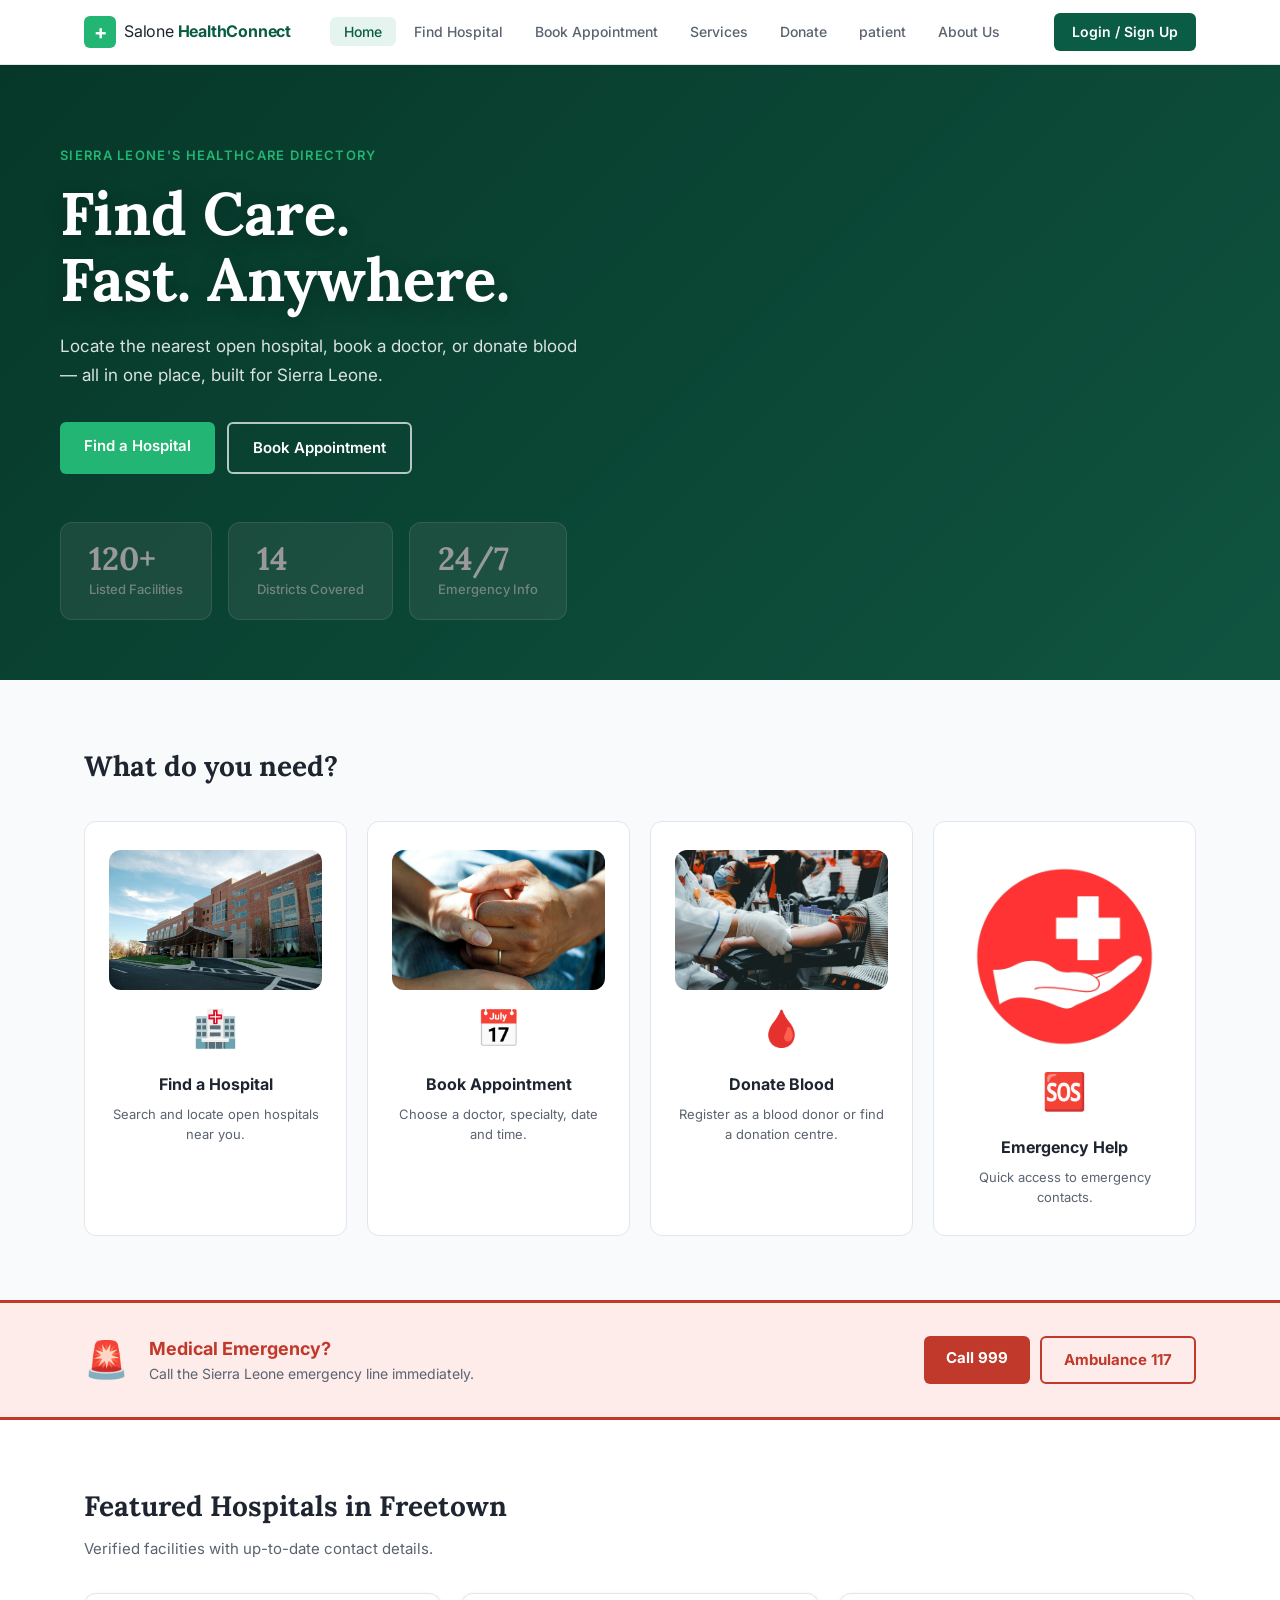
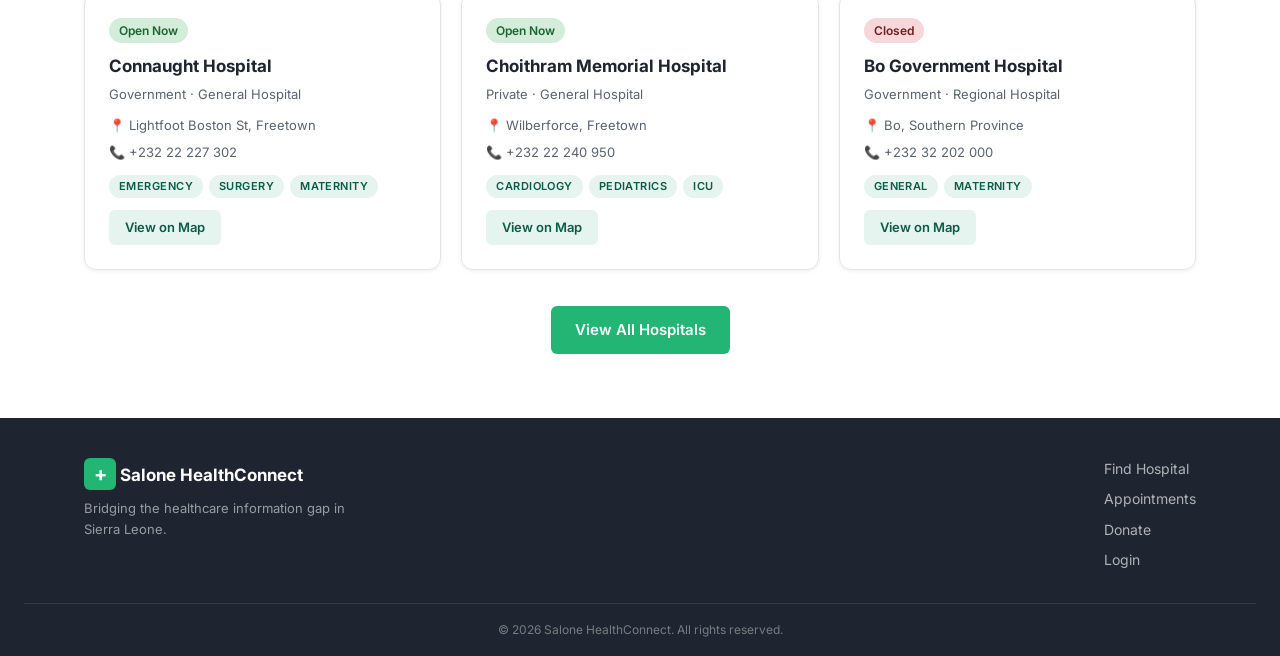
==== hospital/Web-design-final-project-BSEM-1204-/index.html @ 1e3d0ceb "Fix nested repository and add all project files" ====
<!DOCTYPE html>
<html lang="en">
<head>
  <meta charset="UTF-8">
  <meta name="viewport" content="width=device-width, initial-scale=1.0">
  <title>Salone HealthConnect</title>

  <meta name="description"
        content="Salone HealthConnect helps people across Sierra Leone find hospitals, book appointments, and donate blood.">

  <link rel="stylesheet" href="style.css">

  <link href="https://fonts.googleapis.com/css2?family=Inter:wght@400;500;600;700&family=Lora:wght@600;700&display=swap" rel="stylesheet">
</head>
<body>

  <!-- NAVIGATION -->
  <nav class="navbar">
    <div class="nav-inner">
      <a href="index.html" class="brand">
        <span class="brand-cross">+</span>
        <span class="brand-name">Salone <strong>HealthConnect</strong></span>
      </a>

      <ul class="nav-links">
        <li><a href="index.html" class="active">Home</a></li>
        <li><a href="hospitals.html">Find Hospital</a></li>
        <li><a href="appointments.html">Book Appointment</a></li>
        <li><a href="service.html">Services</a></li>
        <li><a href="donate.html">Donate</a></li>
        <li><a href="patient-portal.html">patient</a></li>
        <li><a href="about_us.html">About Us</a></li>
      </ul>

      <a href="login.html" class="btn-nav">Login / Sign Up</a>

      <button class="hamburger" id="hamburger">
        &#9776;
      </button>
    </div>

    <div class="mobile-menu" id="mobileMenu">
      <a href="index.html">Home</a>
      <a href="hospitals.html">Find Hospital</a>
      <a href="appointments.html">Book Appointment</a>
      <a href="donate.html">Donate</a>
      <a href="about_us.html">About Us</a>
    </div>
  </nav>

  <!-- HERO -->
  <section class="hero">
    <div class="hero-content">
      <p class="hero-eyebrow">
        Sierra Leone's Healthcare Directory
      </p>

      <h1>
        Find Care.<br>
        Fast. Anywhere.
      </h1>

      <p class="hero-sub">
        Locate the nearest open hospital, book a doctor, or donate blood — all in one place, built for Sierra Leone.
      </p>

      <div class="hero-actions">
        <a href="hospitals.html" class="btn-primary">Find a Hospital</a>
       

        <a href="appointments.html" class="btn-outline">
          Book Appointment
        </a>
      </div>
    </div>

    <div class="hero-stats">
      <div class="stat-card">
        <span class="stat-num">120+</span>
        <span class="stat-label">Listed Facilities</span>
      </div>

      <div class="stat-card">
        <span class="stat-num">14</span>
        <span class="stat-label">Districts Covered</span>
      </div>

      <div class="stat-card">
        <span class="stat-num">24/7</span>
        <span class="stat-label">Emergency Info</span>
      </div>
    </div>
  </section>

  <!-- QUICK ACCESS -->
  <section class="quick-access">
    <div class="container">

      <h2 class="section-title">
        What do you need?
      </h2>

      <div class="qa-grid">

        <a href="hospitals.html" class="qa-card">

         <img src="image/Find Hospitals.jpeg" alt="Hospital" class="qa-img">

         <div class="qa-icon">🏥</div>
         <h3>Find a Hospital</h3>
         <p>Search and locate open hospitals near you.</p>
       </a>

        <a href="appointments.html" class="qa-card">

           <img src="image/Book Doctor.jpeg" alt="Doctor" class="qa-img">

           <div class="qa-icon">📅</div>
            <h3>Book Appointment</h3>
           <p>Choose a doctor, specialty, date and time.</p>

        </a>

        <a href="donate.html" class="qa-card">
             <img src="image/Donate Blood.jpeg" alt="Doctor" class="qa-img">
          <div class="qa-icon">🩸</div>
          <h3>Donate Blood</h3>
          <p>Register as a blood donor or find a donation centre.</p>
        </a>

        <a href="donate.html" class="qa-card">
            <img src="image/help.jpg" alt="">
          <div class="qa-icon">🆘</div>
          <h3>Emergency Help</h3>
          <p>Quick access to emergency contacts.</p>
        </a>

      </div>
    </div>
  </section>

  <!-- EMERGENCY -->
  <section class="emergency-banner">
    <div class="container">
      <div class="emergency-inner">

        <div class="emergency-icon">
          🚨
        </div>

        <div>
          <h3>Medical Emergency?</h3>
          <p>
            Call the Sierra Leone emergency line immediately.
          </p>
        </div>

        <div class="emergency-numbers">
          <a href="tel:999" class="btn-emergency">
            Call 999
          </a>

          <a href="tel:117" class="btn-emergency-outline">
            Ambulance 117
          </a>
        </div>

      </div>
    </div>
  </section>

  <!-- FEATURED HOSPITALS -->
  <section class="featured-hospitals">
    <div class="container">

      <h2 class="section-title">
        Featured Hospitals in Freetown
      </h2>

      <p class="section-sub">
        Verified facilities with up-to-date contact details.
      </p>

      <div class="hospital-grid">

        <div class="hospital-card">
          <div class="hospital-status open">Open Now</div>
          <h3>Connaught Hospital</h3>
          <p class="hospital-type">Government · General Hospital</p>
          <p class="hospital-address">📍 Lightfoot Boston St, Freetown</p>
          <p class="hospital-phone">📞 +232 22 227 302</p>

          <div class="hospital-tags">
            <span class="tag">Emergency</span>
            <span class="tag">Surgery</span>
            <span class="tag">Maternity</span>
          </div>

          <a href="hospitals.html" class="btn-small">
            View on Map
          </a>
        </div>

        <div class="hospital-card">
          <div class="hospital-status open">Open Now</div>
          <h3>Choithram Memorial Hospital</h3>
          <p class="hospital-type">Private · General Hospital</p>
          <p class="hospital-address">📍 Wilberforce, Freetown</p>
          <p class="hospital-phone">📞 +232 22 240 950</p>

          <div class="hospital-tags">
            <span class="tag">Cardiology</span>
            <span class="tag">Pediatrics</span>
            <span class="tag">ICU</span>
          </div>

          <a href="hospitals.html" class="btn-small">
            View on Map
          </a>
        </div>

        <div class="hospital-card">
          <div class="hospital-status closed">Closed</div>
          <h3>Bo Government Hospital</h3>
          <p class="hospital-type">Government · Regional Hospital</p>
          <p class="hospital-address">📍 Bo, Southern Province</p>
          <p class="hospital-phone">📞 +232 32 202 000</p>

          <div class="hospital-tags">
            <span class="tag">General</span>
            <span class="tag">Maternity</span>
          </div>

          <a href="hospitals.html" class="btn-small">
            View on Map
          </a>
        </div>

      </div>

      <div class="center-link">
        <a href="hospitals.html" class="btn-primary">
          View All Hospitals
        </a>
      </div>

    </div>
  </section>

  <!-- FOOTER -->
  <footer class="footer">

    <div class="container footer-inner">

      <div>
        <p class="brand-name-footer">
          <span class="brand-cross">+</span>
          Salone HealthConnect
        </p>

        <p class="footer-desc">
          Bridging the healthcare information gap in Sierra Leone.
        </p>
      </div>

      <div class="footer-links">
        <a href="hospitals.html">Find Hospital</a>
        <a href="appointments.html">Appointments</a>
        <a href="donate.html">Donate</a>
        <a href="login.html">Login</a>
      </div>


    </div>

    <div class="footer-bottom">
      <p>
        © 2026 Salone HealthConnect. All rights reserved.
      </p>
    </div>

  </footer>

  <!-- MOBILE MENU SCRIPT -->
  <script>
    document.getElementById("hamburger").addEventListener("click", function () {
      document.getElementById("mobileMenu").classList.toggle("open");
    });
  </script>

</body>
</html>
---- hospital/Web-design-final-project-BSEM-1204-/style.css ----
/* =============================================
   SALONE HEALTHCONNECT — MAIN STYLESHEET
   ============================================= */

/* --- Reset & Base --- */
*, *::before, *::after {
  box-sizing: border-box;
  margin: 0;
  padding: 0;
}

:root {
  --green-dark:   #0A5C44;
  --green-mid:    #1A8C6A;
  --green-light:  #E6F4EF;
  --green-accent: #22B573;
  --red-emergency:#C0392B;
  --red-light:    #FDECEA;
  --white:        #FFFFFF;
  --off-white:    #F8FAFB;
  --gray-100:     #F1F3F5;
  --gray-200:     #E2E6EA;
  --gray-400:     #9AA3AF;
  --gray-600:     #5A6370;
  --gray-800:     #1E2530;
  --text-main:    #1E2530;
  --text-muted:   #5A6370;
  --border:       #E2E6EA;
  --radius-sm:    6px;
  --radius-md:    12px;
  --radius-lg:    20px;
  --shadow-sm:    0 1px 4px rgba(0,0,0,0.07);
  --shadow-md:    0 4px 16px rgba(0,0,0,0.10);
  --shadow-lg:    0 8px 32px rgba(0,0,0,0.13);
  --font-body:    'Inter', sans-serif;
  --font-display: 'Lora', serif;
}

html { scroll-behavior: smooth; }

body {
  font-family: var(--font-body);
  color: var(--text-main);
  background: var(--white);
  line-height: 1.6;
  font-size: 15px;
}

a { text-decoration: none; color: inherit; }
ul { list-style: none; }
img { max-width: 100%; display: block; }

.container {
  max-width: 1160px;
  margin: 0 auto;
  padding: 0 24px;
}

/* =============================================
   NAVBAR
   ============================================= */
.navbar {
  position: sticky;
  top: 0;
  z-index: 100;
  background: var(--white);
  border-bottom: 1px solid var(--border);
  box-shadow: var(--shadow-sm);
}

.nav-inner {
  max-width: 1160px;
  margin: 0 auto;
  padding: 0 24px;
  height: 64px;
  display: flex;
  align-items: center;
  gap: 32px;
}

.brand {
  display: flex;
  align-items: center;
  gap: 8px;
  flex-shrink: 0;
}

.brand-cross {
  display: inline-flex;
  align-items: center;
  justify-content: center;
  width: 32px;
  height: 32px;
  background: var(--green-accent);
  color: var(--white);
  border-radius: var(--radius-sm);
  font-size: 20px;
  font-weight: 700;
  line-height: 1;
}

.brand-name {
  font-size: 16px;
  color: var(--text-main);
  letter-spacing: -0.2px;
}

.brand-name strong {
  color: var(--green-dark);
}

.nav-links {
  display: flex;
  gap: 4px;
  margin-left: auto;
}

.nav-links a {
  padding: 6px 14px;
  border-radius: var(--radius-sm);
  font-size: 14px;
  font-weight: 500;
  color: var(--text-muted);
  transition: background 0.18s, color 0.18s;
}

.nav-links a:hover,
.nav-links a.active {
  background: var(--green-light);
  color: var(--green-dark);
}

.btn-nav {
  margin-left: 8px;
  padding: 8px 18px;
  background: var(--green-dark);
  color: var(--white);
  border-radius: var(--radius-sm);
  font-size: 14px;
  font-weight: 600;
  white-space: nowrap;
  transition: background 0.18s;
}

.btn-nav:hover {
  background: var(--green-mid);
}

.hamburger {
  display: none;
  background: none;
  border: none;
  font-size: 22px;
  color: var(--text-main);
  cursor: pointer;
  margin-left: auto;
}

.mobile-menu {
  display: none;
  flex-direction: column;
  background: var(--white);
  border-top: 1px solid var(--border);
  padding: 12px 24px 16px;
  gap: 4px;
}

.mobile-menu.open {
  display: flex;
}

.mobile-menu a {
  padding: 10px 12px;
  border-radius: var(--radius-sm);
  font-size: 15px;
  font-weight: 500;
  color: var(--text-main);
  transition: background 0.15s;
}

.mobile-menu a:hover {
  background: var(--green-light);
  color: var(--green-dark);
}

/* =============================================
   BUTTONS
   ============================================= */
.btn-primary {
  display: inline-block;
  padding: 12px 24px;
  background: var(--green-accent);
  color: var(--white);
  border-radius: var(--radius-sm);
  font-size: 15px;
  font-weight: 600;
  border: none;
  cursor: pointer;
  transition: background 0.18s, transform 0.12s;
}

.btn-primary:hover {
  background: var(--green-mid);
  transform: translateY(-1px);
}

.btn-outline {
  display: inline-block;
  padding: 12px 24px;
  background: transparent;
  color: var(--white);
  border: 2px solid rgba(255,255,255,0.7);
  border-radius: var(--radius-sm);
  font-size: 15px;
  font-weight: 600;
  cursor: pointer;
  transition: background 0.18s, border-color 0.18s;
}

.btn-outline:hover {
  background: rgba(255,255,255,0.12);
  border-color: var(--white);
}

.btn-small {
  display: inline-block;
  padding: 7px 16px;
  background: var(--green-light);
  color: var(--green-dark);
  border: none;
  border-radius: var(--radius-sm);
  font-size: 13px;
  font-weight: 600;
  cursor: pointer;
  transition: background 0.15s;
}

.btn-small:hover {
  background: var(--green-accent);
  color: var(--white);
}

.btn-emergency {
  display: inline-block;
  padding: 10px 22px;
  background: var(--red-emergency);
  color: var(--white);
  border-radius: var(--radius-sm);
  font-weight: 700;
  font-size: 15px;
  transition: background 0.15s;
}

.btn-emergency:hover { background: #a93226; }

.btn-emergency-outline {
  display: inline-block;
  padding: 10px 22px;
  background: transparent;
  color: var(--red-emergency);
  border: 2px solid var(--red-emergency);
  border-radius: var(--radius-sm);
  font-weight: 700;
  font-size: 15px;
  transition: background 0.15s, color 0.15s;
}

.btn-emergency-outline:hover {
  background: var(--red-emergency);
  color: var(--white);
}

/* =============================================
   SECTION COMMON
   ============================================= */
.section-title {
  font-family: var(--font-display);
  font-size: 28px;
  font-weight: 700;
  color: var(--text-main);
  margin-bottom: 8px;
}

.section-sub {
  color: var(--text-muted);
  margin-bottom: 32px;
  font-size: 15px;
}

.center-link {
  text-align: center;
  margin-top: 36px;
}

/* =============================================
   HERO
   ============================================= */
.hero {
  background: linear-gradient(135deg, var(--green-dark) 0%, var(--green-mid) 100%);
  color: var(--white);
  padding: 80px 24px 60px;
}

.hero-content {
  max-width: 1160px;
  margin: 0 auto 48px;
}

.hero-eyebrow {
  font-size: 13px;
  font-weight: 600;
  text-transform: uppercase;
  letter-spacing: 0.1em;
  color: var(--green-accent);
  margin-bottom: 14px;
}

.hero-content h1 {
  font-family: var(--font-display);
  font-size: clamp(36px, 6vw, 60px);
  font-weight: 700;
  line-height: 1.1;
  margin-bottom: 20px;
}

.hero-sub {
  font-size: 17px;
  color: rgba(255,255,255,0.85);
  max-width: 520px;
  margin-bottom: 32px;
  line-height: 1.7;
}

.hero-actions {
  display: flex;
  gap: 12px;
  flex-wrap: wrap;
}

.hero-stats {
  max-width: 1160px;
  margin: 0 auto;
  display: flex;
  gap: 16px;
  flex-wrap: wrap;
}

.stat-card {
  background: rgba(255,255,255,0.12);
  border: 1px solid rgba(255,255,255,0.2);
  border-radius: var(--radius-md);
  padding: 20px 28px;
  display: flex;
  flex-direction: column;
  gap: 4px;
  min-width: 140px;
}

.stat-num {
  font-size: 32px;
  font-weight: 700;
  font-family: var(--font-display);
  color: var(--white);
  line-height: 1;
}

.stat-label {
  font-size: 13px;
  color: rgba(255,255,255,0.7);
  font-weight: 500;
}

/* =============================================
   QUICK ACCESS
   ============================================= */
.quick-access {
  background: var(--off-white);
  padding: 64px 24px;
}

.qa-grid {
  display: grid;
  grid-template-columns: repeat(auto-fit, minmax(220px, 1fr));
  gap: 20px;
  margin-top: 32px;
}

.qa-card {
  background: var(--white);
  border: 1px solid var(--border);
  border-radius: var(--radius-md);
  padding: 28px 24px;
  text-align: center;
  transition: box-shadow 0.2s, transform 0.2s, border-color 0.2s;
  display: block;
}

.qa-card:hover {
  box-shadow: var(--shadow-md);
  transform: translateY(-3px);
  border-color: var(--green-accent);
}

.qa-icon {
  font-size: 36px;
  margin-bottom: 14px;
}

.qa-card h3 {
  font-size: 16px;
  font-weight: 700;
  color: var(--text-main);
  margin-bottom: 8px;
}

.qa-card p {
  font-size: 13px;
  color: var(--text-muted);
  line-height: 1.5;
}

/* =============================================
   EMERGENCY BANNER
   ============================================= */
.emergency-banner {
  background: var(--red-light);
  border-top: 3px solid var(--red-emergency);
  border-bottom: 3px solid var(--red-emergency);
  padding: 28px 24px;
}

.emergency-inner {
  display: flex;
  align-items: center;
  gap: 20px;
  flex-wrap: wrap;
}

.emergency-icon {
  font-size: 36px;
  flex-shrink: 0;
}

.emergency-inner h3 {
  font-size: 18px;
  font-weight: 700;
  color: var(--red-emergency);
}

.emergency-inner p {
  font-size: 14px;
  color: var(--text-muted);
}

.emergency-numbers {
  display: flex;
  gap: 10px;
  flex-wrap: wrap;
  margin-left: auto;
}

/* =============================================
   FEATURED HOSPITALS (home)
   ============================================= */
.featured-hospitals {
  padding: 64px 24px;
  background: var(--white);
}

.hospital-grid {
  display: grid;
  grid-template-columns: repeat(auto-fit, minmax(280px, 1fr));
  gap: 20px;
  margin-top: 8px;
}

.hospital-card {
  background: var(--white);
  border: 1px solid var(--border);
  border-radius: var(--radius-md);
  padding: 24px;
  box-shadow: var(--shadow-sm);
  transition: box-shadow 0.2s, transform 0.2s;
  position: relative;
}

.hospital-card:hover {
  box-shadow: var(--shadow-md);
  transform: translateY(-2px);
}

.hospital-status {
  display: inline-block;
  padding: 3px 10px;
  border-radius: 20px;
  font-size: 12px;
  font-weight: 600;
  margin-bottom: 10px;
}

.hospital-status.open {
  background: #D4EDDA;
  color: #1A6632;
}

.hospital-status.closed {
  background: #F8D7DA;
  color: #721C24;
}

.hospital-card h3 {
  font-size: 17px;
  font-weight: 700;
  color: var(--text-main);
  margin-bottom: 4px;
}

.hospital-type {
  font-size: 13px;
  color: var(--text-muted);
  margin-bottom: 10px;
}

.hospital-address,
.hospital-phone {
  font-size: 13px;
  color: var(--gray-600);
  margin-bottom: 6px;
}

.hospital-tags {
  display: flex;
  gap: 6px;
  flex-wrap: wrap;
  margin: 12px 0;
}

.tag {
  display: inline-block;
  padding: 3px 10px;
  background: var(--green-light);
  color: var(--green-dark);
  border-radius: 20px;
  font-size: 11px;
  font-weight: 600;
  text-transform: uppercase;
  letter-spacing: 0.04em;
}

/* =============================================
   PAGE HEADER (inner pages)
   ============================================= */
.page-header {
  background: linear-gradient(135deg, var(--green-dark) 0%, var(--green-mid) 100%);
  color: var(--white);
  padding: 48px 24px;
}

.page-header h1 {
  font-family: var(--font-display);
  font-size: 36px;
  font-weight: 700;
  margin-bottom: 8px;
}

.page-header p {
  font-size: 16px;
  color: rgba(255,255,255,0.8);
}

/* =============================================
   HOSPITAL SEARCH (hospitals.html)
   ============================================= */
.hospital-search-section {
  padding: 40px 24px 64px;
  background: var(--off-white);
}

.search-bar {
  display: flex;
  gap: 10px;
  flex-wrap: wrap;
  background: var(--white);
  border: 1px solid var(--border);
  border-radius: var(--radius-md);
  padding: 16px;
  box-shadow: var(--shadow-sm);
  margin-bottom: 28px;
}

.search-bar input,
.search-bar select {
  flex: 1;
  min-width: 160px;
  padding: 10px 14px;
  border: 1px solid var(--border);
  border-radius: var(--radius-sm);
  font-size: 14px;
  color: var(--text-main);
  background: var(--white);
  outline: none;
  transition: border-color 0.15s;
}

.search-bar input:focus,
.search-bar select:focus {
  border-color: var(--green-accent);
}

/* Map + List Layout */
.map-list-layout {
  display: grid;
  grid-template-columns: 360px 1fr;
  gap: 20px;
  align-items: start;
}

.hospital-list-panel {
  background: var(--white);
  border: 1px solid var(--border);
  border-radius: var(--radius-md);
  overflow-y: auto;
  max-height: 680px;
  padding: 16px;
  box-shadow: var(--shadow-sm);
}

.results-count {
  font-size: 13px;
  color: var(--text-muted);
  margin-bottom: 12px;
  padding-bottom: 10px;
  border-bottom: 1px solid var(--border);
}

.hosp-item {
  padding: 14px;
  border: 1px solid var(--border);
  border-radius: var(--radius-sm);
  margin-bottom: 10px;
  cursor: pointer;
  transition: border-color 0.15s, box-shadow 0.15s, background 0.15s;
}

.hosp-item:hover {
  border-color: var(--green-accent);
  box-shadow: 0 2px 8px rgba(34,181,115,0.12);
}

.hosp-item.active-item {
  border-color: var(--green-accent);
  background: var(--green-light);
}

.hosp-item-top {
  display: flex;
  align-items: center;
  justify-content: space-between;
  gap: 8px;
  margin-bottom: 4px;
}

.hosp-item h4 {
  font-size: 14px;
  font-weight: 700;
  color: var(--text-main);
}

.status-badge {
  display: inline-block;
  padding: 2px 9px;
  border-radius: 20px;
  font-size: 11px;
  font-weight: 600;
  flex-shrink: 0;
}

.status-badge.open  { background: #D4EDDA; color: #1A6632; }
.status-badge.closed { background: #F8D7DA; color: #721C24; }

.hosp-type  { font-size: 12px; color: var(--text-muted); margin-bottom: 4px; }
.hosp-addr  { font-size: 12px; color: var(--gray-600); margin-bottom: 3px; }
.hosp-phone { font-size: 12px; color: var(--gray-600); margin-bottom: 8px; }

.hosp-tags {
  display: flex;
  gap: 5px;
  flex-wrap: wrap;
  margin-bottom: 10px;
}

.map-btn { width: 100%; text-align: center; }

/* Google Map Panel */
.map-panel {
  border-radius: var(--radius-md);
  overflow: hidden;
  border: 1px solid var(--border);
  box-shadow: var(--shadow-sm);
  background: var(--white);
}

.map-label {
  padding: 12px 16px;
  font-size: 13px;
  font-weight: 600;
  color: var(--text-main);
  border-bottom: 1px solid var(--border);
  background: var(--gray-100);
}

.google-map-frame {
  width: 100%;
  height: 580px;
  border: none;
  display: block;
}

.map-note {
  padding: 10px 16px;
  font-size: 12px;
  color: var(--text-muted);
  background: #FFFBEA;
  border-top: 1px solid var(--border);
}

.map-note code {
  background: var(--gray-100);
  padding: 1px 5px;
  border-radius: 3px;
  font-size: 11px;
  color: #D35400;
}

/* =============================================
   APPOINTMENTS (appointments.html)
   ============================================= */
.appointments-section {
  padding: 40px 24px 64px;
  background: var(--off-white);
}

.appt-filters {
  display: flex;
  gap: 10px;
  flex-wrap: wrap;
  background: var(--white);
  border: 1px solid var(--border);
  border-radius: var(--radius-md);
  padding: 16px;
  margin-bottom: 32px;
  box-shadow: var(--shadow-sm);
}

.appt-filters select,
.appt-filters input[type="date"] {
  flex: 1;
  min-width: 160px;
  padding: 10px 14px;
  border: 1px solid var(--border);
  border-radius: var(--radius-sm);
  font-size: 14px;
  color: var(--text-main);
  background: var(--white);
  outline: none;
  transition: border-color 0.15s;
}

.appt-filters select:focus,
.appt-filters input[type="date"]:focus {
  border-color: var(--green-accent);
}

/* Doctor Cards */
.doctors-grid {
  display: grid;
  grid-template-columns: repeat(auto-fill, minmax(320px, 1fr));
  gap: 24px;
}

.doctor-card {
  background: var(--white);
  border: 1px solid var(--border);
  border-radius: var(--radius-md);
  padding: 24px;
  box-shadow: var(--shadow-sm);
  display: flex;
  gap: 18px;
  align-items: flex-start;
  transition: box-shadow 0.2s, transform 0.2s;
}

.doctor-card:hover {
  box-shadow: var(--shadow-md);
  transform: translateY(-2px);
}

.doctor-avatar {
  width: 56px;
  height: 56px;
  border-radius: 50%;
  background: var(--green-mid);
  color: var(--white);
  display: flex;
  align-items: center;
  justify-content: center;
  font-size: 18px;
  font-weight: 700;
  flex-shrink: 0;
}

.doctor-info { flex: 1; min-width: 0; }

.doctor-info h3 {
  font-size: 16px;
  font-weight: 700;
  color: var(--text-main);
  margin-bottom: 6px;
}

.specialty-badge {
  display: inline-block;
  padding: 3px 10px;
  background: var(--green-light);
  color: var(--green-dark);
  border-radius: 20px;
  font-size: 11px;
  font-weight: 700;
  text-transform: uppercase;
  letter-spacing: 0.04em;
  margin-bottom: 8px;
}

.specialty-cardio  { background: #EAF2FF; color: #1A4E8A; }
.specialty-peds    { background: #FFF4E5; color: #8A4A00; }
.specialty-surgery { background: #F9E5E5; color: #8A1A1A; }
.specialty-obgyn   { background: #F5E5F9; color: #6A1A8A; }
.specialty-dent    { background: #E5F9F6; color: #0D6E60; }

.doctor-hospital {
  font-size: 13px;
  color: var(--text-muted);
  margin-bottom: 8px;
}

.doctor-bio {
  font-size: 13px;
  color: var(--gray-600);
  line-height: 1.55;
  margin-bottom: 14px;
}

.doctor-schedule { margin-bottom: 14px; }

.schedule-title {
  font-size: 12px;
  color: var(--text-muted);
  margin-bottom: 8px;
}

.time-slots {
  display: flex;
  flex-wrap: wrap;
  gap: 6px;
}

.time-slot {
  padding: 5px 11px;
  border-radius: var(--radius-sm);
  font-size: 12px;
  font-weight: 500;
  cursor: pointer;
  border: 1px solid transparent;
  transition: all 0.15s;
}

.time-slot.available {
  background: var(--green-light);
  color: var(--green-dark);
  border-color: #B8DDD0;
}

.time-slot.available:hover,
.time-slot.selected {
  background: var(--green-accent);
  color: var(--white);
  border-color: var(--green-accent);
}

.time-slot.booked {
  background: var(--gray-100);
  color: var(--gray-400);
  cursor: not-allowed;
  text-decoration: line-through;
}

.btn-book {
  width: 100%;
  text-align: center;
  margin-top: 4px;
}

/* =============================================
   BOOKING MODAL
   ============================================= */
.modal-overlay {
  display: none;
  position: fixed;
  inset: 0;
  background: rgba(0,0,0,0.45);
  z-index: 200;
  align-items: center;
  justify-content: center;
  padding: 20px;
}

.modal-overlay.show {
  display: flex;
}

.modal {
  background: var(--white);
  border-radius: var(--radius-lg);
  padding: 36px 32px;
  max-width: 480px;
  width: 100%;
  box-shadow: var(--shadow-lg);
  position: relative;
}

.modal-close {
  position: absolute;
  top: 16px;
  right: 18px;
  background: none;
  border: none;
  font-size: 20px;
  color: var(--text-muted);
  cursor: pointer;
  line-height: 1;
}

.modal-close:hover { color: var(--text-main); }

.modal h2 {
  font-family: var(--font-display);
  font-size: 22px;
  font-weight: 700;
  margin-bottom: 6px;
}

.modal-sub {
  font-size: 14px;
  color: var(--text-muted);
  margin-bottom: 24px;
}

.modal-form {
  display: flex;
  flex-direction: column;
  gap: 12px;
}

.modal-form label {
  font-size: 13px;
  font-weight: 600;
  color: var(--text-main);
  margin-bottom: -6px;
}

.modal-form input,
.modal-form textarea {
  padding: 11px 14px;
  border: 1px solid var(--border);
  border-radius: var(--radius-sm);
  font-size: 14px;
  font-family: var(--font-body);
  color: var(--text-main);
  outline: none;
  transition: border-color 0.15s;
  background: var(--white);
}

.modal-form input:focus,
.modal-form textarea:focus {
  border-color: var(--green-accent);
}

.modal-form textarea {
  min-height: 80px;
  resize: vertical;
}

/* =============================================
   DONATE PAGE
   ============================================= */
.donate-section {
  padding: 56px 24px;
  background: var(--off-white);
}

.donate-intro {
  max-width: 640px;
  margin-bottom: 40px;
}

.donate-intro h2 {
  font-family: var(--font-display);
  font-size: 28px;
  font-weight: 700;
  margin-bottom: 10px;
}

.donate-intro p {
  font-size: 15px;
  color: var(--text-muted);
  line-height: 1.7;
}

.donate-tabs {
  display: flex;
  gap: 8px;
  flex-wrap: wrap;
  margin-bottom: 32px;
}

.tab-btn {
  padding: 10px 22px;
  background: var(--white);
  border: 1px solid var(--border);
  border-radius: var(--radius-sm);
  font-size: 14px;
  font-weight: 600;
  color: var(--text-muted);
  cursor: pointer;
  transition: all 0.15s;
}

.tab-btn.active,
.tab-btn:hover {
  background: var(--green-dark);
  color: var(--white);
  border-color: var(--green-dark);
}

.donate-grid {
  display: grid;
  grid-template-columns: repeat(auto-fill, minmax(280px, 1fr));
  gap: 20px;
}

.donate-card {
  background: var(--white);
  border: 1px solid var(--border);
  border-radius: var(--radius-md);
  padding: 28px 24px;
  box-shadow: var(--shadow-sm);
  transition: box-shadow 0.2s, transform 0.2s;
}

.donate-card:hover {
  box-shadow: var(--shadow-md);
  transform: translateY(-2px);
}

.donate-card-icon {
  font-size: 36px;
  margin-bottom: 14px;
}

.donate-card h3 {
  font-size: 17px;
  font-weight: 700;
  margin-bottom: 8px;
}

.donate-card p {
  font-size: 14px;
  color: var(--text-muted);
  line-height: 1.6;
  margin-bottom: 18px;
}

.urgency-badge {
  display: inline-block;
  padding: 3px 10px;
  background: #FFF4E5;
  color: #8A4A00;
  border-radius: 20px;
  font-size: 11px;
  font-weight: 700;
  text-transform: uppercase;
  letter-spacing: 0.05em;
  margin-bottom: 10px;
}

.urgency-badge.urgent {
  background: var(--red-light);
  color: var(--red-emergency);
}

/* Blood type selector */
.blood-types {
  display: flex;
  gap: 8px;
  flex-wrap: wrap;
  margin: 12px 0;
}

.blood-type-btn {
  padding: 6px 14px;
  border: 2px solid var(--border);
  border-radius: var(--radius-sm);
  background: var(--white);
  font-size: 14px;
  font-weight: 700;
  color: var(--text-muted);
  cursor: pointer;
  transition: all 0.15s;
}

.blood-type-btn:hover,
.blood-type-btn.active {
  border-color: var(--red-emergency);
  color: var(--red-emergency);
  background: var(--red-light);
}

/* Donation Form */
.donate-form-section {
  background: var(--white);
  padding: 56px 24px;
}

.donate-form-wrap {
  max-width: 600px;
  margin: 0 auto;
}

.donate-form-wrap h2 {
  font-family: var(--font-display);
  font-size: 26px;
  font-weight: 700;
  margin-bottom: 6px;
}

.donate-form-wrap p {
  color: var(--text-muted);
  margin-bottom: 28px;
}

.form-grid {
  display: grid;
  grid-template-columns: 1fr 1fr;
  gap: 14px;
  margin-bottom: 14px;
}

.form-field {
  display: flex;
  flex-direction: column;
  gap: 5px;
}

.form-field.full { grid-column: 1 / -1; }

.form-field label {
  font-size: 13px;
  font-weight: 600;
  color: var(--text-main);
}

.form-field input,
.form-field select,
.form-field textarea {
  padding: 11px 14px;
  border: 1px solid var(--border);
  border-radius: var(--radius-sm);
  font-size: 14px;
  font-family: var(--font-body);
  color: var(--text-main);
  background: var(--white);
  outline: none;
  transition: border-color 0.15s;
}

.form-field input:focus,
.form-field select:focus,
.form-field textarea:focus {
  border-color: var(--green-accent);
}

/* =============================================
   LOGIN PAGE
   ============================================= */
.login-page {
  min-height: calc(100vh - 64px);
  background: var(--off-white);
  display: flex;
  align-items: center;
  justify-content: center;
  padding: 40px 24px;
}

.login-box {
  background: var(--white);
  border: 1px solid var(--border);
  border-radius: var(--radius-lg);
  padding: 40px 36px;
  width: 100%;
  max-width: 440px;
  box-shadow: var(--shadow-md);
}

.login-logo {
  display: flex;
  align-items: center;
  gap: 10px;
  justify-content: center;
  margin-bottom: 24px;
}

.login-box h2 {
  font-family: var(--font-display);
  font-size: 24px;
  font-weight: 700;
  text-align: center;
  margin-bottom: 4px;
}

.login-sub {
  text-align: center;
  font-size: 14px;
  color: var(--text-muted);
  margin-bottom: 28px;
}

.login-tabs {
  display: flex;
  border: 1px solid var(--border);
  border-radius: var(--radius-sm);
  overflow: hidden;
  margin-bottom: 24px;
}

.login-tab {
  flex: 1;
  padding: 10px;
  background: var(--white);
  border: none;
  font-size: 14px;
  font-weight: 600;
  color: var(--text-muted);
  cursor: pointer;
  transition: all 0.15s;
}

.login-tab.active {
  background: var(--green-dark);
  color: var(--white);
}

.login-form {
  display: flex;
  flex-direction: column;
  gap: 14px;
}

.login-form label {
  display: block;
  font-size: 13px;
  font-weight: 600;
  margin-bottom: 5px;
  color: var(--text-main);
}

.login-form input {
  width: 100%;
  padding: 11px 14px;
  border: 1px solid var(--border);
  border-radius: var(--radius-sm);
  font-size: 14px;
  font-family: var(--font-body);
  color: var(--text-main);
  background: var(--white);
  outline: none;
  transition: border-color 0.15s;
}

.login-form input:focus {
  border-color: var(--green-accent);
}

.login-form .btn-primary {
  width: 100%;
  margin-top: 6px;
  text-align: center;
  padding: 13px;
  font-size: 15px;
}

.login-divider {
  text-align: center;
  font-size: 13px;
  color: var(--text-muted);
  margin-top: 16px;
}

.login-divider a {
  color: var(--green-mid);
  font-weight: 600;
}

.forgot-link {
  text-align: right;
  font-size: 13px;
  color: var(--green-mid);
  font-weight: 500;
  margin-top: -8px;
  display: block;
}

/* =============================================
   FOOTER
   ============================================= */
.footer {
  background: var(--gray-800);
  color: rgba(255,255,255,0.85);
  padding: 40px 24px 0;
}

.footer-inner {
  display: flex;
  justify-content: space-between;
  align-items: flex-start;
  flex-wrap: wrap;
  gap: 24px;
  padding-bottom: 32px;
}

.brand-name-footer {
  font-size: 17px;
  font-weight: 700;
  color: var(--white);
  margin-bottom: 8px;
}

.footer-desc {
  font-size: 13px;
  color: rgba(255,255,255,0.55);
  max-width: 280px;
  line-height: 1.6;
}

.footer-links {
  display: flex;
  flex-direction: column;
  gap: 8px;
}

.footer-links a {
  font-size: 14px;
  color: rgba(255,255,255,0.65);
  transition: color 0.15s;
}

.footer-links a:hover {
  color: var(--white);
}

.footer-bottom {
  border-top: 1px solid rgba(255,255,255,0.1);
  padding: 16px 0;
  text-align: center;
  font-size: 12px;
  color: rgba(255,255,255,0.4);
}

/* =============================================
   RESPONSIVE
   ============================================= */
@media (max-width: 900px) {
  .map-list-layout {
    grid-template-columns: 1fr;
  }
  .google-map-frame {
    height: 360px;
  }
  .hospital-list-panel {
    max-height: 400px;
  }
}

@media (max-width: 768px) {
  .nav-links,
  .btn-nav {
    display: none;
  }
  .hamburger {
    display: block;
  }
  .hero {
    padding: 56px 20px 40px;
  }
  .hero-content h1 {
    font-size: 36px;
  }
  .hero-stats {
    gap: 10px;
  }
  .stat-card {
    min-width: 110px;
    padding: 14px 18px;
  }
  .emergency-inner {
    flex-direction: column;
    align-items: flex-start;
  }
  .emergency-numbers {
    margin-left: 0;
  }
  .doctors-grid {
    grid-template-columns: 1fr;
  }
  .doctor-card {
    flex-direction: column;
    align-items: flex-start;
  }
  .form-grid {
    grid-template-columns: 1fr;
  }
  .login-box {
    padding: 28px 20px;
  }
  .modal {
    padding: 28px 20px;
  }
}

@media (max-width: 480px) {
  .section-title { font-size: 22px; }
  .qa-grid { grid-template-columns: 1fr 1fr; }
  .hospital-grid { grid-template-columns: 1fr; }
  .donate-grid { grid-template-columns: 1fr; }
  .hero-actions { flex-direction: column; }
  .hero-actions .btn-primary,
  .hero-actions .btn-outline { text-align: center; }
}

.district-select{
    width:100%;
    padding:11px 14px;
    border:1px solid var(--border);
    border-radius:var(--radius-sm);
    font-size:14px;
    font-family:var(--font-body);
    color:var(--text-main);
    background:var(--white);
    outline:none;
}

.services-section{
    padding:80px 0;
}

.services-grid{
    display:grid;
    grid-template-columns:repeat(auto-fit,minmax(250px,1fr));
    gap:25px;
}

.service-card{
    background:#fff;
    padding:30px;
    border-radius:20px;
    box-shadow:0 5px 15px rgba(0,0,0,.1);
    text-align:center;
    transition:.3s;
}

.service-card:hover{
    transform:translateY(-8px);
}

.service-icon{
    font-size:50px;
    margin-bottom:20px;
}

.service-card h3{
    margin-bottom:15px;
    color:#1A8C6A;
}

.service-card p{
    color:#666;
    line-height:1.7;
}

.doc-img{
  width:120px;
  height:120px;
  border-radius:50%;
  object-fit:cover;
  display:block;
  margin:0 auto 10px;
}

.doctor-profile-section{
    padding:80px 0;
}

.doctor-profile-card{
    max-width:700px;
    margin:auto;
    background:#fff;
    padding:40px;
    border-radius:20px;
    box-shadow:0 5px 15px rgba(0,0,0,.1);
    text-align:center;
}

.doctor-profile-image{
    width:180px;
    height:180px;
    border-radius:50%;
    object-fit:cover;
    border:5px solid #1A8C6A;
    margin-bottom:20px;
}

.portal-section{
    padding:80px 0;
}

.portal-grid{
    display:grid;
    grid-template-columns:repeat(auto-fit,minmax(300px,1fr));
    gap:25px;
}

.portal-card{
    background:white;
    padding:30px;
    border-radius:20px;
    box-shadow:0 5px 15px rgba(0,0,0,.1);
}

.portal-card h2{
    color:#1A8C6A;
    margin-bottom:20px;
}

/* ===============================
   MODERN HERO BACKGROUND UPGRADE
   =============================== */
.hero {
  position: relative;
  background: url("image/Background.jpeg") center/cover no-repeat;
  padding: 100px 24px 70px;
  overflow: hidden;
}

.hero::before {
  content: "";
  position: absolute;
  inset: 0;
  background: rgba(0,0,0,0.4);
}

.hero-content {
  position: relative;
  z-index: 2;
}

.hero h1 {
  text-shadow: 0 6px 20px rgba(0,0,0,0.25);
}

/* ===============================
   GLOBAL SECTION FIX (IMPORTANT)
   =============================== */
.section {
  padding: 70px 24px;
}

.section.dark {
  background: var(--off-white);
}

/* ===============================
   IMPROVED CARDS (MORE MODERN)
   =============================== */
.card {
  background: var(--white);
  border-radius: 16px;
  padding: 22px;
  box-shadow: 0 6px 20px rgba(0,0,0,0.06);
  transition: all 0.25s ease;
  border: 1px solid var(--border);
}

.card:hover {
  transform: translateY(-6px);
  box-shadow: 0 10px 30px rgba(0,0,0,0.12);
  border-color: var(--green-accent);
}

/* Dark cards section */
.dark-card {
  background: #0f2f25;
  color: white;
  border: 1px solid rgba(255,255,255,0.08);
}

.dark-card p {
  color: rgba(255,255,255,0.8);
}

.dark-card h3,
.dark-card h4 {
  color: white;
}

/* ===============================
   GRID SYSTEM IMPROVEMENT
   =============================== */
.grid {
  display: grid;
  grid-template-columns: repeat(auto-fit, minmax(230px, 1fr));
  gap: 20px;
  margin-top: 30px;
}

/* ===============================
   STATS REDESIGN (MORE IMPACT)
   =============================== */
.stats {
  display: grid;
  grid-template-columns: repeat(auto-fit, minmax(180px, 1fr));
  gap: 20px;
  margin-top: 30px;
}

.stats div {
  background: var(--white);
  border-radius: 16px;
  padding: 25px;
  text-align: center;
  box-shadow: var(--shadow-sm);
  border: 1px solid var(--border);
  transition: 0.3s;
}

.stats div:hover {
  transform: translateY(-4px);
  box-shadow: var(--shadow-md);
}

.stats h3 {
  font-size: 28px;
  color: var(--green-dark);
  margin-bottom: 8px;
}

/* ===============================
   TESTIMONIALS POLISH
   =============================== */
.testimonial-card {
  background: var(--white);
  padding: 24px;
  border-radius: 16px;
  box-shadow: var(--shadow-sm);
  border: 1px solid var(--border);
  transition: 0.3s;
}

.testimonial-card:hover {
  transform: translateY(-4px);
  box-shadow: var(--shadow-md);
}

.testimonial-card p {
  font-style: italic;
  color: var(--text-muted);
  margin-bottom: 12px;
}

/* ===============================
   IMAGE IN CARDS (IMPORTANT FIX)
   =============================== */
.card img {
  width: 100%;
  height: 150px;
  object-fit: cover;
  border-radius: 12px;
  margin-bottom: 12px;
}

/* ============================
   MAP PANEL UPGRADE (IMPORTANT)
   ============================ */

.map-panel {
  background: white;
  border-radius: 16px;
  overflow: hidden;
  box-shadow: var(--shadow-md);
  border: 1px solid var(--border);
  position: sticky;
  top: 90px;
  height: fit-content;
}

.map-label {
  padding: 14px 16px;
  font-weight: 700;
  background: var(--green-dark);
  color: white;
  font-size: 14px;
}

.google-map-frame {
  width: 100%;
  height: 520px;
  border: none;
}

.map-note {
  padding: 12px;
  font-size: 12px;
  color: var(--text-muted);
  background: var(--off-white);
  border-top: 1px solid var(--border);
}

/* ============================
   LIST ITEM ACTIVE UPGRADE
   ============================ */

.hosp-item.active-item {
  border-left: 5px solid var(--green-accent);
  background: #f0fff7;
  transform: scale(1.01);
}

/* smoother hover feel */
.hosp-item {
  transition: all 0.2s ease;
}

.hosp-item:hover {
  transform: translateX(4px);
}


/* =========================
   ABOUT CARDS SECTION
========================= */

.about-cards {
  padding: 60px 20px;
  background: #f6f9fc;
}

.cards-grid {
  display: grid;
  grid-template-columns: repeat(3, 1fr);
  gap: 20px;
}

.info-card {
  background: white;
  padding: 25px;
  border-radius: 16px;
  box-shadow: 0 10px 25px rgba(0,0,0,0.08);
  transition: 0.3s ease;
}

.info-card:hover {
  transform: translateY(-5px);
  box-shadow: 0 15px 30px rgba(0,0,0,0.12);
}

.info-card h3 {
  margin-bottom: 10px;
  color: #0b6efd;
}

.info-card ul {
  padding-left: 18px;
}

/* =========================
   CONTACT SECTION CARDS
========================= */

.about-contact {
  padding: 60px 20px;
  background: #ffffff;
}

.contact-grid {
  display: grid;
  grid-template-columns: repeat(2, 1fr);
  gap: 25px;
}

.contact-card {
  background: #fff;
  padding: 30px;
  border-radius: 16px;
  box-shadow: 0 10px 25px rgba(0,0,0,0.08);
}

.contact-card h2,
.contact-card h3 {
  color: #0b6efd;
  margin-bottom: 15px;
}

/* form styling */
.form-card form {
  display: flex;
  flex-direction: column;
  gap: 12px;
}

.form-card input,
.form-card select,
.form-card textarea {
  padding: 12px;
  border: 1px solid #ddd;
  border-radius: 10px;
  font-size: 14px;
  outline: none;
}

.form-card textarea {
  min-height: 100px;
  resize: none;
}

.form-card button {
  padding: 12px;
  border: none;
  background: #0b6efd;
  color: white;
  border-radius: 10px;
  cursor: pointer;
  transition: 0.3s;
}

.form-card button:hover {
  background: #084bcc;
}

/* =========================
   RESPONSIVE DESIGN
========================= */

@media (max-width: 900px) {
  .cards-grid {
    grid-template-columns: 1fr;
  }

  .contact-grid {
    grid-template-columns: 1fr;
  }
}
/* =========================
   GLOBAL CARD SYSTEM
========================= */
.card,
.portal-card,
.doctor-card,
.donate-card,
.offer-item,
.team-card,
.hosp-about-card,
.partner-card {
  background: #ffffff;
  border-radius: 16px;
  padding: 20px;
  box-shadow: 0 8px 20px rgba(0,0,0,0.06);
  transition: all 0.3s ease;
  border: 1px solid rgba(0,0,0,0.05);
}

.card:hover,
.portal-card:hover,
.doctor-card:hover,
.donate-card:hover,
.offer-item:hover,
.team-card:hover,
.hosp-about-card:hover,
.partner-card:hover {
  transform: translateY(-6px);
  box-shadow: 0 12px 30px rgba(0,0,0,0.12);
}

/* SERVICES GRID */
.services-grid {
  display: grid;
  grid-template-columns: repeat(auto-fit, minmax(220px, 1fr));
  gap: 20px;
  margin-top: 30px;
}

.service-card {
  text-align: center;
}

.service-icon {
  font-size: 40px;
  margin-bottom: 10px;
}

/* =============================================
   SALONE HEALTHCONNECT — MAIN STYLESHEET
   ============================================= */

/* --- Reset & Base --- */
*, *::before, *::after {
  box-sizing: border-box;
  margin: 0;
  padding: 0;
}

:root {
  --green-dark:   #0A5C44;
  --green-mid:    #1A8C6A;
  --green-light:  #E6F4EF;
  --green-accent: #22B573;
  --red-emergency:#C0392B;
  --red-light:    #FDECEA;
  --white:        #FFFFFF;
  --off-white:    #F8FAFB;
  --gray-100:     #F1F3F5;
  --gray-200:     #E2E6EA;
  --gray-400:     #9AA3AF;
  --gray-600:     #5A6370;
  --gray-800:     #1E2530;
  --text-main:    #1E2530;
  --text-muted:   #5A6370;
  --border:       #E2E6EA;
  --radius-sm:    6px;
  --radius-md:    12px;
  --radius-lg:    20px;
  --shadow-sm:    0 1px 4px rgba(0,0,0,0.07);
  --shadow-md:    0 4px 16px rgba(0,0,0,0.10);
  --shadow-lg:    0 8px 32px rgba(0,0,0,0.13);
  --font-body:    'Inter', sans-serif;
  --font-display: 'Lora', serif;
}

html { scroll-behavior: smooth; }

body {
  font-family: var(--font-body);
  color: var(--text-main);
  background: var(--white);
  line-height: 1.6;
  font-size: 15px;
}

a { text-decoration: none; color: inherit; }
ul { list-style: none; }
img { max-width: 100%; display: block; }

.container {
  max-width: 1160px;
  margin: 0 auto;
  padding: 0 24px;
}

/* =============================================
   NAVBAR
   ============================================= */
.navbar {
  position: sticky;
  top: 0;
  z-index: 100;
  background: var(--white);
  border-bottom: 1px solid var(--border);
  box-shadow: var(--shadow-sm);
}

.nav-inner {
  max-width: 1160px;
  margin: 0 auto;
  padding: 0 24px;
  height: 64px;
  display: flex;
  align-items: center;
  gap: 32px;
}

.brand {
  display: flex;
  align-items: center;
  gap: 8px;
  flex-shrink: 0;
}

.brand-cross {
  display: inline-flex;
  align-items: center;
  justify-content: center;
  width: 32px;
  height: 32px;
  background: var(--green-accent);
  color: var(--white);
  border-radius: var(--radius-sm);
  font-size: 20px;
  font-weight: 700;
  line-height: 1;
}

.brand-name {
  font-size: 16px;
  color: var(--text-main);
  letter-spacing: -0.2px;
}

.brand-name strong {
  color: var(--green-dark);
}

.nav-links {
  display: flex;
  gap: 4px;
  margin-left: auto;
}

.nav-links a {
  padding: 6px 14px;
  border-radius: var(--radius-sm);
  font-size: 14px;
  font-weight: 500;
  color: var(--text-muted);
  transition: background 0.18s, color 0.18s;
}

.nav-links a:hover,
.nav-links a.active {
  background: var(--green-light);
  color: var(--green-dark);
}

.btn-nav {
  margin-left: 8px;
  padding: 8px 18px;
  background: var(--green-dark);
  color: var(--white);
  border-radius: var(--radius-sm);
  font-size: 14px;
  font-weight: 600;
  white-space: nowrap;
  transition: background 0.18s;
}

.btn-nav:hover {
  background: var(--green-mid);
}

.hamburger {
  display: none;
  background: none;
  border: none;
  font-size: 22px;
  color: var(--text-main);
  cursor: pointer;
  margin-left: auto;
}

.mobile-menu {
  display: none;
  flex-direction: column;
  background: var(--white);
  border-top: 1px solid var(--border);
  padding: 12px 24px 16px;
  gap: 4px;
}

.mobile-menu.open {
  display: flex;
}

.mobile-menu a {
  padding: 10px 12px;
  border-radius: var(--radius-sm);
  font-size: 15px;
  font-weight: 500;
  color: var(--text-main);
  transition: background 0.15s;
}

.mobile-menu a:hover {
  background: var(--green-light);
  color: var(--green-dark);
}

/* =============================================
   BUTTONS
   ============================================= */
.btn-primary {
  display: inline-block;
  padding: 12px 24px;
  background: var(--green-accent);
  color: var(--white);
  border-radius: var(--radius-sm);
  font-size: 15px;
  font-weight: 600;
  border: none;
  cursor: pointer;
  transition: background 0.18s, transform 0.12s;
}

.btn-primary:hover {
  background: var(--green-mid);
  transform: translateY(-1px);
}

.btn-outline {
  display: inline-block;
  padding: 12px 24px;
  background: transparent;
  color: var(--white);
  border: 2px solid rgba(255,255,255,0.7);
  border-radius: var(--radius-sm);
  font-size: 15px;
  font-weight: 600;
  cursor: pointer;
  transition: background 0.18s, border-color 0.18s;
}

.btn-outline:hover {
  background: rgba(255,255,255,0.12);
  border-color: var(--white);
}

.btn-small {
  display: inline-block;
  padding: 7px 16px;
  background: var(--green-light);
  color: var(--green-dark);
  border: none;
  border-radius: var(--radius-sm);
  font-size: 13px;
  font-weight: 600;
  cursor: pointer;
  transition: background 0.15s;
}

.btn-small:hover {
  background: var(--green-accent);
  color: var(--white);
}

.btn-emergency {
  display: inline-block;
  padding: 10px 22px;
  background: var(--red-emergency);
  color: var(--white);
  border-radius: var(--radius-sm);
  font-weight: 700;
  font-size: 15px;
  transition: background 0.15s;
}

.btn-emergency:hover { background: #a93226; }

.btn-emergency-outline {
  display: inline-block;
  padding: 10px 22px;
  background: transparent;
  color: var(--red-emergency);
  border: 2px solid var(--red-emergency);
  border-radius: var(--radius-sm);
  font-weight: 700;
  font-size: 15px;
  transition: background 0.15s, color 0.15s;
}

.btn-emergency-outline:hover {
  background: var(--red-emergency);
  color: var(--white);
}

/* =============================================
   SECTION COMMON
   ============================================= */
.section-title {
  font-family: var(--font-display);
  font-size: 28px;
  font-weight: 700;
  color: var(--text-main);
  margin-bottom: 8px;
}

.section-sub {
  color: var(--text-muted);
  margin-bottom: 32px;
  font-size: 15px;
}

.center-link {
  text-align: center;
  margin-top: 36px;
}

/* =============================================
   HERO
   ============================================= */
.hero {
  background: linear-gradient(135deg, var(--green-dark) 0%, var(--green-mid) 100%);
  color: var(--white);
  padding: 80px 24px 60px;
}

.hero-content {
  max-width: 1160px;
  margin: 0 auto 48px;
}

.hero-eyebrow {
  font-size: 13px;
  font-weight: 600;
  text-transform: uppercase;
  letter-spacing: 0.1em;
  color: var(--green-accent);
  margin-bottom: 14px;
}

.hero-content h1 {
  font-family: var(--font-display);
  font-size: clamp(36px, 6vw, 60px);
  font-weight: 700;
  line-height: 1.1;
  margin-bottom: 20px;
}

.hero-sub {
  font-size: 17px;
  color: rgba(255,255,255,0.85);
  max-width: 520px;
  margin-bottom: 32px;
  line-height: 1.7;
}

.hero-actions {
  display: flex;
  gap: 12px;
  flex-wrap: wrap;
}

.hero-stats {
  max-width: 1160px;
  margin: 0 auto;
  display: flex;
  gap: 16px;
  flex-wrap: wrap;
}

.stat-card {
  background: rgba(255,255,255,0.12);
  border: 1px solid rgba(255,255,255,0.2);
  border-radius: var(--radius-md);
  padding: 20px 28px;
  display: flex;
  flex-direction: column;
  gap: 4px;
  min-width: 140px;
}

.stat-num {
  font-size: 32px;
  font-weight: 700;
  font-family: var(--font-display);
  color: var(--white);
  line-height: 1;
}

.stat-label {
  font-size: 13px;
  color: rgba(255,255,255,0.7);
  font-weight: 500;
}

/* =============================================
   QUICK ACCESS
   ============================================= */
.quick-access {
  background: var(--off-white);
  padding: 64px 24px;
}

.qa-grid {
  display: grid;
  grid-template-columns: repeat(auto-fit, minmax(220px, 1fr));
  gap: 20px;
  margin-top: 32px;
}

.qa-card {
  background: var(--white);
  border: 1px solid var(--border);
  border-radius: var(--radius-md);
  padding: 28px 24px;
  text-align: center;
  transition: box-shadow 0.2s, transform 0.2s, border-color 0.2s;
  display: block;
}

.qa-card:hover {
  box-shadow: var(--shadow-md);
  transform: translateY(-3px);
  border-color: var(--green-accent);
}

.qa-icon {
  font-size: 36px;
  margin-bottom: 14px;
}

.qa-card h3 {
  font-size: 16px;
  font-weight: 700;
  color: var(--text-main);
  margin-bottom: 8px;
}

.qa-card p {
  font-size: 13px;
  color: var(--text-muted);
  line-height: 1.5;
}

/* =============================================
   EMERGENCY BANNER
   ============================================= */
.emergency-banner {
  background: var(--red-light);
  border-top: 3px solid var(--red-emergency);
  border-bottom: 3px solid var(--red-emergency);
  padding: 28px 24px;
}

.emergency-inner {
  display: flex;
  align-items: center;
  gap: 20px;
  flex-wrap: wrap;
}

.emergency-icon {
  font-size: 36px;
  flex-shrink: 0;
}

.emergency-inner h3 {
  font-size: 18px;
  font-weight: 700;
  color: var(--red-emergency);
}

.emergency-inner p {
  font-size: 14px;
  color: var(--text-muted);
}

.emergency-numbers {
  display: flex;
  gap: 10px;
  flex-wrap: wrap;
  margin-left: auto;
}

/* =============================================
   FEATURED HOSPITALS (home)
   ============================================= */
.featured-hospitals {
  padding: 64px 24px;
  background: var(--white);
}

.hospital-grid {
  display: grid;
  grid-template-columns: repeat(auto-fit, minmax(280px, 1fr));
  gap: 20px;
  margin-top: 8px;
}

.hospital-card {
  background: var(--white);
  border: 1px solid var(--border);
  border-radius: var(--radius-md);
  padding: 24px;
  box-shadow: var(--shadow-sm);
  transition: box-shadow 0.2s, transform 0.2s;
  position: relative;
}

.hospital-card:hover {
  box-shadow: var(--shadow-md);
  transform: translateY(-2px);
}

.hospital-status {
  display: inline-block;
  padding: 3px 10px;
  border-radius: 20px;
  font-size: 12px;
  font-weight: 600;
  margin-bottom: 10px;
}

.hospital-status.open {
  background: #D4EDDA;
  color: #1A6632;
}

.hospital-status.closed {
  background: #F8D7DA;
  color: #721C24;
}

.hospital-card h3 {
  font-size: 17px;
  font-weight: 700;
  color: var(--text-main);
  margin-bottom: 4px;
}

.hospital-type {
  font-size: 13px;
  color: var(--text-muted);
  margin-bottom: 10px;
}

.hospital-address,
.hospital-phone {
  font-size: 13px;
  color: var(--gray-600);
  margin-bottom: 6px;
}

.hospital-tags {
  display: flex;
  gap: 6px;
  flex-wrap: wrap;
  margin: 12px 0;
}

.tag {
  display: inline-block;
  padding: 3px 10px;
  background: var(--green-light);
  color: var(--green-dark);
  border-radius: 20px;
  font-size: 11px;
  font-weight: 600;
  text-transform: uppercase;
  letter-spacing: 0.04em;
}

/* =============================================
   PAGE HEADER (inner pages)
   ============================================= */
.page-header {
  background: linear-gradient(135deg, var(--green-dark) 0%, var(--green-mid) 100%);
  color: var(--white);
  padding: 48px 24px;
}

.page-header h1 {
  background-color: var(--green-mid);
  font-family: var(--font-display);
  font-size: 36px;
  font-weight: 700;
  margin-bottom: 8px;
}

.page-header p {
  background-color: var(--green-mid);
  font-size: 16px;
  color: rgba(255,255,255,0.8);
}

/* =============================================
   HOSPITAL SEARCH (hospitals.html)
   ============================================= */
.hospital-search-section {
  padding: 40px 24px 64px;
  background: var(--off-white);
}

.search-bar {
  display: flex;
  gap: 10px;
  flex-wrap: wrap;
  background: var(--white);
  border: 1px solid var(--border);
  border-radius: var(--radius-md);
  padding: 16px;
  box-shadow: var(--shadow-sm);
  margin-bottom: 28px;
}

.search-bar input,
.search-bar select {
  flex: 1;
  min-width: 160px;
  padding: 10px 14px;
  border: 1px solid var(--border);
  border-radius: var(--radius-sm);
  font-size: 14px;
  color: var(--text-main);
  background: var(--white);
  outline: none;
  transition: border-color 0.15s;
}

.search-bar input:focus,
.search-bar select:focus {
  border-color: var(--green-accent);
}

/* Map + List Layout */
.map-list-layout {
  display: grid;
  grid-template-columns: 360px 1fr;
  gap: 20px;
  align-items: start;
}

.hospital-list-panel {
  background: var(--white);
  border: 1px solid var(--border);
  border-radius: var(--radius-md);
  overflow-y: auto;
  max-height: 680px;
  padding: 16px;
  box-shadow: var(--shadow-sm);
}

.results-count {
  font-size: 13px;
  color: var(--text-muted);
  margin-bottom: 12px;
  padding-bottom: 10px;
  border-bottom: 1px solid var(--border);
}

.hosp-item {
  padding: 14px;
  border: 1px solid var(--border);
  border-radius: var(--radius-sm);
  margin-bottom: 10px;
  cursor: pointer;
  transition: border-color 0.15s, box-shadow 0.15s, background 0.15s;
}

.hosp-item:hover {
  border-color: var(--green-accent);
  box-shadow: 0 2px 8px rgba(34,181,115,0.12);
}

.hosp-item.active-item {
  border-color: var(--green-accent);
  background: var(--green-light);
}

.hosp-item-top {
  display: flex;
  align-items: center;
  justify-content: space-between;
  gap: 8px;
  margin-bottom: 4px;
}

.hosp-item h4 {
  font-size: 14px;
  font-weight: 700;
  color: var(--text-main);
}

.status-badge {
  display: inline-block;
  padding: 2px 9px;
  border-radius: 20px;
  font-size: 11px;
  font-weight: 600;
  flex-shrink: 0;
}

.status-badge.open  { background: #D4EDDA; color: #1A6632; }
.status-badge.closed { background: #F8D7DA; color: #721C24; }

.hosp-type  { font-size: 12px; color: var(--text-muted); margin-bottom: 4px; }
.hosp-addr  { font-size: 12px; color: var(--gray-600); margin-bottom: 3px; }
.hosp-phone { font-size: 12px; color: var(--gray-600); margin-bottom: 8px; }

.hosp-tags {
  display: flex;
  gap: 5px;
  flex-wrap: wrap;
  margin-bottom: 10px;
}

.map-btn { width: 100%; text-align: center; }




/* =============================================
   APPOINTMENTS (appointments.html)
   ============================================= */
.appointments-section {
  padding: 40px 24px 64px;
  background: var(--off-white);
}

.appt-filters {
  display: flex;
  gap: 10px;
  flex-wrap: wrap;
  background: var(--white);
  border: 1px solid var(--border);
  border-radius: var(--radius-md);
  padding: 16px;
  margin-bottom: 32px;
  box-shadow: var(--shadow-sm);
}

.appt-filters select,
.appt-filters input[type="date"] {
  flex: 1;
  min-width: 160px;
  padding: 10px 14px;
  border: 1px solid var(--border);
  border-radius: var(--radius-sm);
  font-size: 14px;
  color: var(--text-main);
  background: var(--white);
  outline: none;
  transition: border-color 0.15s;
}

.appt-filters select:focus,
.appt-filters input[type="date"]:focus {
  border-color: var(--green-accent);
}

/* Doctor Cards */
.doctors-grid {
  display: grid;
  grid-template-columns: repeat(auto-fill, minmax(320px, 1fr));
  gap: 24px;
}

.doctor-card {
  background: var(--white);
  border: 1px solid var(--border);
  border-radius: var(--radius-md);
  padding: 24px;
  box-shadow: var(--shadow-sm);
  display: flex;
  gap: 18px;
  align-items: flex-start;
  transition: box-shadow 0.2s, transform 0.2s;
}

.doctor-card:hover {
  box-shadow: var(--shadow-md);
  transform: translateY(-2px);
}

.doctor-avatar {
  width: 56px;
  height: 56px;
  border-radius: 50%;
  background: var(--green-mid);
  color: var(--white);
  display: flex;
  align-items: center;
  justify-content: center;
  font-size: 18px;
  font-weight: 700;
  flex-shrink: 0;
}

.doctor-info { flex: 1; min-width: 0; }

.doctor-info h3 {
  font-size: 16px;
  font-weight: 700;
  color: var(--text-main);
  margin-bottom: 6px;
}

.specialty-badge {
  display: inline-block;
  padding: 3px 10px;
  background: var(--green-light);
  color: var(--green-dark);
  border-radius: 20px;
  font-size: 11px;
  font-weight: 700;
  text-transform: uppercase;
  letter-spacing: 0.04em;
  margin-bottom: 8px;
}

.specialty-cardio  { background: #EAF2FF; color: #1A4E8A; }
.specialty-peds    { background: #FFF4E5; color: #8A4A00; }
.specialty-surgery { background: #F9E5E5; color: #8A1A1A; }
.specialty-obgyn   { background: #F5E5F9; color: #6A1A8A; }
.specialty-dent    { background: #E5F9F6; color: #0D6E60; }

.doctor-hospital {
  font-size: 13px;
  color: var(--text-muted);
  margin-bottom: 8px;
}

.doctor-bio {
  font-size: 13px;
  color: var(--gray-600);
  line-height: 1.55;
  margin-bottom: 14px;
}

.doctor-schedule { margin-bottom: 14px; }

.schedule-title {
  font-size: 12px;
  color: var(--text-muted);
  margin-bottom: 8px;
}

.time-slots {
  display: flex;
  flex-wrap: wrap;
  gap: 6px;
}

.time-slot {
  padding: 5px 11px;
  border-radius: var(--radius-sm);
  font-size: 12px;
  font-weight: 500;
  cursor: pointer;
  border: 1px solid transparent;
  transition: all 0.15s;
}

.time-slot.available {
  background: var(--green-light);
  color: var(--green-dark);
  border-color: #B8DDD0;
}

.time-slot.available:hover,
.time-slot.selected {
  background: var(--green-accent);
  color: var(--white);
  border-color: var(--green-accent);
}

.time-slot.booked {
  background: var(--gray-100);
  color: var(--gray-400);
  cursor: not-allowed;
  text-decoration: line-through;
}

.btn-book {
  width: 100%;
  text-align: center;
  margin-top: 4px;
}

/* =============================================
   BOOKING MODAL
   ============================================= */
.modal-overlay {
  display: none;
  position: fixed;
  inset: 0;
  background: rgba(0,0,0,0.45);
  z-index: 200;
  align-items: center;
  justify-content: center;
  padding: 20px;
}

.modal-overlay.show {
  display: flex;
}

.modal {
  background: var(--white);
  border-radius: var(--radius-lg);
  padding: 36px 32px;
  max-width: 480px;
  width: 100%;
  box-shadow: var(--shadow-lg);
  position: relative;
}

.modal-close {
  position: absolute;
  top: 16px;
  right: 18px;
  background: none;
  border: none;
  font-size: 20px;
  color: var(--text-muted);
  cursor: pointer;
  line-height: 1;
}

.modal-close:hover { color: var(--text-main); }

.modal h2 {
  font-family: var(--font-display);
  font-size: 22px;
  font-weight: 700;
  margin-bottom: 6px;
}

.modal-sub {
  font-size: 14px;
  color: var(--text-muted);
  margin-bottom: 24px;
}

.modal-form {
  display: flex;
  flex-direction: column;
  gap: 12px;
}

.modal-form label {
  font-size: 13px;
  font-weight: 600;
  color: var(--text-main);
  margin-bottom: -6px;
}

.modal-form input,
.modal-form textarea {
  padding: 11px 14px;
  border: 1px solid var(--border);
  border-radius: var(--radius-sm);
  font-size: 14px;
  font-family: var(--font-body);
  color: var(--text-main);
  outline: none;
  transition: border-color 0.15s;
  background: var(--white);
}

.modal-form input:focus,
.modal-form textarea:focus {
  border-color: var(--green-accent);
}

.modal-form textarea {
  min-height: 80px;
  resize: vertical;
}

/* =============================================
   DONATE PAGE
   ============================================= */
.donate-section {
  padding: 56px 24px;
  background: var(--off-white);
}

.donate-intro {
  max-width: 640px;
  margin-bottom: 40px;
}

.donate-intro h2 {
  font-family: var(--font-display);
  font-size: 28px;
  font-weight: 700;
  margin-bottom: 10px;
}

.donate-intro p {
  font-size: 15px;
  color: var(--text-muted);
  line-height: 1.7;
}

.donate-tabs {
  display: flex;
  gap: 8px;
  flex-wrap: wrap;
  margin-bottom: 32px;
}

.tab-btn {
  padding: 10px 22px;
  background: var(--white);
  border: 1px solid var(--border);
  border-radius: var(--radius-sm);
  font-size: 14px;
  font-weight: 600;
  color: var(--text-muted);
  cursor: pointer;
  transition: all 0.15s;
}

.tab-btn.active,
.tab-btn:hover {
  background: var(--green-dark);
  color: var(--white);
  border-color: var(--green-dark);
}

.donate-grid {
  display: grid;
  grid-template-columns: repeat(auto-fill, minmax(280px, 1fr));
  gap: 20px;
}

.donate-card {
  background: var(--white);
  border: 1px solid var(--border);
  border-radius: var(--radius-md);
  padding: 28px 24px;
  box-shadow: var(--shadow-sm);
  transition: box-shadow 0.2s, transform 0.2s;
}

.donate-card:hover {
  box-shadow: var(--shadow-md);
  transform: translateY(-2px);
}

.donate-card-icon {
  font-size: 36px;
  margin-bottom: 14px;
}

.donate-card h3 {
  font-size: 17px;
  font-weight: 700;
  margin-bottom: 8px;
}

.donate-card p {
  font-size: 14px;
  color: var(--text-muted);
  line-height: 1.6;
  margin-bottom: 18px;
}

.urgency-badge {
  display: inline-block;
  padding: 3px 10px;
  background: #FFF4E5;
  color: #8A4A00;
  border-radius: 20px;
  font-size: 11px;
  font-weight: 700;
  text-transform: uppercase;
  letter-spacing: 0.05em;
  margin-bottom: 10px;
}

.urgency-badge.urgent {
  background: var(--red-light);
  color: var(--red-emergency);
}

/* Blood type selector */
.blood-types {
  display: flex;
  gap: 8px;
  flex-wrap: wrap;
  margin: 12px 0;
}

.blood-type-btn {
  padding: 6px 14px;
  border: 2px solid var(--border);
  border-radius: var(--radius-sm);
  background: var(--white);
  font-size: 14px;
  font-weight: 700;
  color: var(--text-muted);
  cursor: pointer;
  transition: all 0.15s;
}

.blood-type-btn:hover,
.blood-type-btn.active {
  border-color: var(--red-emergency);
  color: var(--red-emergency);
  background: var(--red-light);
}

/* Donation Form */
.donate-form-section {
  background: var(--white);
  padding: 56px 24px;
}

.donate-form-wrap {
  max-width: 600px;
  margin: 0 auto;
}

.donate-form-wrap h2 {
  font-family: var(--font-display);
  font-size: 26px;
  font-weight: 700;
  margin-bottom: 6px;
}

.donate-form-wrap p {
  color: var(--text-muted);
  margin-bottom: 28px;
}

.form-grid {
  display: grid;
  grid-template-columns: 1fr 1fr;
  gap: 14px;
  margin-bottom: 14px;
}

.form-field {
  display: flex;
  flex-direction: column;
  gap: 5px;
}

.form-field.full { grid-column: 1 / -1; }

.form-field label {
  font-size: 13px;
  font-weight: 600;
  color: var(--text-main);
}

.form-field input,
.form-field select,
.form-field textarea {
  padding: 11px 14px;
  border: 1px solid var(--border);
  border-radius: var(--radius-sm);
  font-size: 14px;
  font-family: var(--font-body);
  color: var(--text-main);
  background: var(--white);
  outline: none;
  transition: border-color 0.15s;
}

.form-field input:focus,
.form-field select:focus,
.form-field textarea:focus {
  border-color: var(--green-accent);
}

/* =============================================
   LOGIN PAGE
   ============================================= */
.login-page {
  min-height: calc(100vh - 64px);
  background: var(--off-white);
  display: flex;
  align-items: center;
  justify-content: center;
  padding: 40px 24px;
}

.login-box {
  background: var(--white);
  border: 1px solid var(--border);
  border-radius: var(--radius-lg);
  padding: 40px 36px;
  width: 100%;
  max-width: 440px;
  box-shadow: var(--shadow-md);
}

.login-logo {
  display: flex;
  align-items: center;
  gap: 10px;
  justify-content: center;
  margin-bottom: 24px;
}

.login-box h2 {
  font-family: var(--font-display);
  font-size: 24px;
  font-weight: 700;
  text-align: center;
  margin-bottom: 4px;
}

.login-sub {
  text-align: center;
  font-size: 14px;
  color: var(--text-muted);
  margin-bottom: 28px;
}

.login-tabs {
  display: flex;
  border: 1px solid var(--border);
  border-radius: var(--radius-sm);
  overflow: hidden;
  margin-bottom: 24px;
}

.login-tab {
  flex: 1;
  padding: 10px;
  background: var(--white);
  border: none;
  font-size: 14px;
  font-weight: 600;
  color: var(--text-muted);
  cursor: pointer;
  transition: all 0.15s;
}

.login-tab.active {
  background: var(--green-dark);
  color: var(--white);
}

.login-form {
  display: flex;
  flex-direction: column;
  gap: 14px;
}

.login-form label {
  display: block;
  font-size: 13px;
  font-weight: 600;
  margin-bottom: 5px;
  color: var(--text-main);
}

.login-form input {
  width: 100%;
  padding: 11px 14px;
  border: 1px solid var(--border);
  border-radius: var(--radius-sm);
  font-size: 14px;
  font-family: var(--font-body);
  color: var(--text-main);
  background: var(--white);
  outline: none;
  transition: border-color 0.15s;
}

.login-form input:focus {
  border-color: var(--green-accent);
}

.login-form .btn-primary {
  width: 100%;
  margin-top: 6px;
  text-align: center;
  padding: 13px;
  font-size: 15px;
}

.login-divider {
  text-align: center;
  font-size: 13px;
  color: var(--text-muted);
  margin-top: 16px;
}

.login-divider a {
  color: var(--green-mid);
  font-weight: 600;
}

.forgot-link {
  text-align: right;
  font-size: 13px;
  color: var(--green-mid);
  font-weight: 500;
  margin-top: -8px;
  display: block;
}

/* =============================================
   FOOTER
   ============================================= */
.footer {
  background: var(--gray-800);
  color: rgba(255,255,255,0.85);
  padding: 40px 24px 0;
}

.footer-inner {
  display: flex;
  justify-content: space-between;
  align-items: flex-start;
  flex-wrap: wrap;
  gap: 24px;
  padding-bottom: 32px;
}

.brand-name-footer {
  font-size: 17px;
  font-weight: 700;
  color: var(--white);
  margin-bottom: 8px;
}

.footer-desc {
  font-size: 13px;
  color: rgba(255,255,255,0.55);
  max-width: 280px;
  line-height: 1.6;
}

.footer-links {
  display: flex;
  flex-direction: column;
  gap: 8px;
}

.footer-links a {
  font-size: 14px;
  color: rgba(255,255,255,0.65);
  transition: color 0.15s;
}

.footer-links a:hover {
  color: var(--white);
}

.footer-bottom {
  border-top: 1px solid rgba(255,255,255,0.1);
  padding: 16px 0;
  text-align: center;
  font-size: 12px;
  color: rgba(255,255,255,0.4);
}

/* =============================================
   ABOUT US PAGE
   ============================================= */

.section-eyebrow {
  font-size: 12px;
  font-weight: 700;
  text-transform: uppercase;
  letter-spacing: 0.1em;
  color: var(--green-accent);
  margin-bottom: 10px;
}

.about-hero {
  background: linear-gradient(135deg, var(--green-dark) 0%, var(--green-mid) 100%);
  color: var(--white);
  padding: 80px 24px 72px;
}

.about-hero h1 {
  font-family: var(--font-display);
  font-size: clamp(32px, 5vw, 52px);
  font-weight: 700;
  line-height: 1.15;
  margin-bottom: 20px;
}

.about-hero .hero-sub {
  font-size: 17px;
  color: rgba(255,255,255,0.85);
  max-width: 600px;
  line-height: 1.7;
}

.about-mv {
  background: var(--off-white);
  padding: 64px 24px;
}

.mv-grid {
  display: grid;
  grid-template-columns: repeat(auto-fit, minmax(260px, 1fr));
  gap: 20px;
}

.mv-card {
  background: var(--white);
  border: 1px solid var(--border);
  border-radius: var(--radius-md);
  padding: 32px 28px;
  box-shadow: var(--shadow-sm);
}

.mv-card.mission { border-top: 4px solid var(--green-accent); }
.mv-card.vision  { border-top: 4px solid #185FA5; }
.mv-card.values  { border-top: 4px solid #F39C12; }

.mv-icon {
  font-size: 32px;
  margin-bottom: 14px;
}

.mv-card h3 {
  font-family: var(--font-display);
  font-size: 20px;
  font-weight: 700;
  color: var(--text-main);
  margin-bottom: 12px;
}

.mv-card p {
  font-size: 14px;
  color: var(--text-muted);
  line-height: 1.75;
}

.values-list {
  list-style: none;
  display: flex;
  flex-direction: column;
  gap: 10px;
}

.values-list li {
  font-size: 14px;
  color: var(--text-muted);
  padding-left: 14px;
  border-left: 3px solid var(--green-accent);
  line-height: 1.5;
}

.values-list li strong {
  color: var(--text-main);
  display: block;
  font-size: 14px;
}

.about-problem {
  padding: 72px 24px;
  background: var(--white);
}

.problem-inner {
  display: grid;
  grid-template-columns: 1fr 360px;
  gap: 48px;
  align-items: start;
}

.problem-text p {
  font-size: 15px;
  color: var(--text-muted);
  line-height: 1.75;
  margin-bottom: 28px;
}

.problem-list {
  display: flex;
  flex-direction: column;
  gap: 20px;
  list-style: none;
}

.problem-list li {
  display: flex;
  gap: 14px;
  align-items: flex-start;
}

.prob-icon {
  font-size: 24px;
  flex-shrink: 0;
  margin-top: 2px;
}

.problem-list li strong {
  display: block;
  font-size: 15px;
  font-weight: 700;
  color: var(--text-main);
  margin-bottom: 4px;
}

.problem-list li p {
  font-size: 13px;
  color: var(--text-muted);
  line-height: 1.6;
  margin-bottom: 0;
}

.problem-visual {
  display: flex;
  flex-direction: column;
  gap: 14px;
  position: sticky;
  top: 80px;
}

.impact-stat-card {
  background: var(--off-white);
  border: 1px solid var(--border);
  border-radius: var(--radius-md);
  padding: 20px 22px;
  display: flex;
  flex-direction: column;
  gap: 6px;
}

.impact-stat-card.highlight {
  background: var(--green-dark);
  border-color: var(--green-dark);
}

.impact-stat-card.highlight .impact-num,
.impact-stat-card.highlight .impact-label { color: var(--white); }

.impact-num {
  font-family: var(--font-display);
  font-size: 36px;
  font-weight: 700;
  color: var(--green-dark);
  line-height: 1;
}

.impact-label {
  font-size: 13px;
  color: var(--text-muted);
  line-height: 1.5;
}

.about-offer {
  background: var(--off-white);
  padding: 72px 24px;
}

.offer-grid {
  display: grid;
  grid-template-columns: repeat(auto-fill, minmax(280px, 1fr));
  gap: 20px;
  margin-top: 8px;
}

.offer-item {
  background: var(--white);
  border: 1px solid var(--border);
  border-radius: var(--radius-md);
  padding: 28px 24px;
  box-shadow: var(--shadow-sm);
  transition: box-shadow 0.2s, transform 0.2s;
}

.offer-item:hover {
  box-shadow: var(--shadow-md);
  transform: translateY(-2px);
}

.offer-icon {
  font-size: 32px;
  margin-bottom: 14px;
}

.offer-item h4 {
  font-size: 16px;
  font-weight: 700;
  color: var(--text-main);
  margin-bottom: 10px;
}

.offer-item p {
  font-size: 13px;
  color: var(--text-muted);
  line-height: 1.7;
}

.about-hospitals-section {
  padding: 72px 24px;
  background: var(--white);
}

.hosp-about-grid {
  display: grid;
  grid-template-columns: repeat(auto-fill, minmax(300px, 1fr));
  gap: 20px;
  margin-top: 8px;
  margin-bottom: 8px;
}

.hosp-about-card {
  background: var(--white);
  border: 1px solid var(--border);
  border-radius: var(--radius-md);
  padding: 24px;
  box-shadow: var(--shadow-sm);
  transition: box-shadow 0.2s, transform 0.2s;
}

.hosp-about-card:hover {
  box-shadow: var(--shadow-md);
  transform: translateY(-2px);
}

.hosp-about-header {
  display: flex;
  align-items: center;
  justify-content: space-between;
  margin-bottom: 10px;
}

.hosp-about-badge {
  display: inline-block;
  padding: 3px 10px;
  border-radius: 20px;
  font-size: 11px;
  font-weight: 700;
  text-transform: uppercase;
  letter-spacing: 0.04em;
}

.hosp-about-badge.gov     { background: #EAF2FF; color: #1A4E8A; }
.hosp-about-badge.private { background: #F5E5F9; color: #6A1A8A; }
.hosp-about-badge.ngo     { background: #FFF4E5; color: #8A4A00; }

.hosp-about-card h3 {
  font-size: 17px;
  font-weight: 700;
  color: var(--text-main);
  margin-bottom: 4px;
}

.hosp-about-location {
  font-size: 13px;
  color: var(--text-muted);
  margin-bottom: 12px;
}

.hosp-about-desc {
  font-size: 13px;
  color: var(--gray-600);
  line-height: 1.65;
  margin-bottom: 14px;
}

.hosp-detail-row {
  display: flex;
  gap: 10px;
  align-items: flex-start;
  font-size: 13px;
  color: var(--gray-600);
  margin-bottom: 5px;
}

.hosp-detail-row span:first-child {
  flex-shrink: 0;
  width: 20px;
}

.about-team {
  background: var(--off-white);
  padding: 72px 24px;
}

.team-grid {
  display: grid;
  grid-template-columns: repeat(auto-fill, minmax(220px, 1fr));
  gap: 20px;
  margin-top: 8px;
}

.team-card {
  background: var(--white);
  border: 1px solid var(--border);
  border-radius: var(--radius-md);
  padding: 28px 24px;
  text-align: center;
  box-shadow: var(--shadow-sm);
  transition: box-shadow 0.2s, transform 0.2s;
}

.team-card:hover {
  box-shadow: var(--shadow-md);
  transform: translateY(-2px);
}

.team-avatar {
  width: 64px;
  height: 64px;
  border-radius: 50%;
  background: linear-gradient(135deg, var(--green-dark), var(--green-accent));
  color: var(--white);
  font-size: 20px;
  font-weight: 700;
  display: flex;
  align-items: center;
  justify-content: center;
  margin: 0 auto 14px;
}

.team-card h4 {
  font-size: 15px;
  font-weight: 700;
  color: var(--text-main);
  margin-bottom: 4px;
}

.team-role {
  font-size: 12px;
  font-weight: 600;
  color: var(--green-mid);
  text-transform: uppercase;
  letter-spacing: 0.05em;
  margin-bottom: 10px;
}

.team-desc {
  font-size: 13px;
  color: var(--text-muted);
  line-height: 1.6;
}

.team-note {
  text-align: center;
  font-size: 13px;
  color: var(--text-muted);
  margin-top: 20px;
  font-style: italic;
}

.about-partners {
  background: var(--white);
  padding: 72px 24px;
}

.partners-grid {
  display: grid;
  grid-template-columns: repeat(auto-fill, minmax(260px, 1fr));
  gap: 20px;
  margin-top: 8px;
}

.partner-card {
  background: var(--off-white);
  border: 1px solid var(--border);
  border-radius: var(--radius-md);
  padding: 24px;
  transition: box-shadow 0.2s, transform 0.2s;
}

.partner-card:hover {
  box-shadow: var(--shadow-md);
  transform: translateY(-2px);
}

.partner-icon {
  font-size: 30px;
  margin-bottom: 12px;
}

.partner-card h4 {
  font-size: 15px;
  font-weight: 700;
  color: var(--text-main);
  margin-bottom: 8px;
}

.partner-card p {
  font-size: 13px;
  color: var(--text-muted);
  line-height: 1.65;
}

.about-contact {
  background: var(--off-white);
  padding: 72px 24px;
}

.contact-inner {
  display: grid;
  grid-template-columns: 1fr 1fr;
  gap: 48px;
  align-items: start;
}

.contact-text p {
  font-size: 15px;
  color: var(--text-muted);
  line-height: 1.75;
  margin-bottom: 24px;
}

.contact-details {
  display: flex;
  flex-direction: column;
  gap: 12px;
}

.contact-row {
  display: flex;
  gap: 12px;
  align-items: flex-start;
  font-size: 14px;
  color: var(--text-main);
}

.contact-row span:first-child {
  font-size: 18px;
  flex-shrink: 0;
}

.contact-form-box {
  background: var(--white);
  border: 1px solid var(--border);
  border-radius: var(--radius-md);
  padding: 32px 28px;
  box-shadow: var(--shadow-sm);
}

.contact-form-box h3 {
  font-family: var(--font-display);
  font-size: 20px;
  font-weight: 700;
  margin-bottom: 20px;
  color: var(--text-main);
}

.contact-form {
  display: flex;
  flex-direction: column;
  gap: 14px;
}

/* =============================================
   RESPONSIVE
   ============================================= */
@media (max-width: 900px) {
  .map-list-layout {
    grid-template-columns: 1fr;
  }
  .google-map-frame {
    height: 360px;
  }
  .hospital-list-panel {
    max-height: 400px;
  }
}

@media (max-width: 768px) {
  .nav-links,
  .btn-nav {
    display: none;
  }
  .hamburger {
    display: block;
  }
  .hero {
    padding: 56px 20px 40px;
  }
  .hero-content h1 {
    font-size: 36px;
  }
  .hero-stats {
    gap: 10px;
  }
  .stat-card {
    min-width: 110px;
    padding: 14px 18px;
  }
  .emergency-inner {
    flex-direction: column;
    align-items: flex-start;
  }
  .emergency-numbers {
    margin-left: 0;
  }
  .doctors-grid {
    grid-template-columns: 1fr;
  }
  .doctor-card {
    flex-direction: column;
    align-items: flex-start;
  }
  .form-grid {
    grid-template-columns: 1fr;
  }
  .login-box {
    padding: 28px 20px;
  }
  .modal {
    padding: 28px 20px;
  }
  .problem-inner { grid-template-columns: 1fr; }
  .problem-visual { position: static; flex-direction: row; flex-wrap: wrap; }
  .impact-stat-card { flex: 1; min-width: 140px; }
  .contact-inner { grid-template-columns: 1fr; }
}

@media (max-width: 480px) {
  .section-title { font-size: 22px; }
  .qa-grid { grid-template-columns: 1fr 1fr; }
  .hospital-grid { grid-template-columns: 1fr; }
  .donate-grid { grid-template-columns: 1fr; }
  .hero-actions { flex-direction: column; }
  .hero-actions .btn-primary,
  .hero-actions .btn-outline { text-align: center; }
}

/* Doctor image container */
.doctor-avatar{
    width: 120px;
    height: 120px;
    border-radius: 50%;
    overflow: hidden;
    margin: 0 auto 15px;
    border: 4px solid #1A8C6A;
}

/* Doctor image */
.doctor-avatar img{
    width: 100%;
    height: 100%;
    object-fit: cover;
}

.doctor-avatar{
    width: 120px;
    height: 120px;
    margin: 0 auto 20px;
    border-radius: 50%;
    overflow: hidden;
    border: 4px solid #1A8C6A;
}

.doctor-avatar img{
    width: 100%;
    height: 100%;
    object-fit: cover;
}

.doctor-avatar {
  width: 80px;
  height: 80px;
  border-radius: 50%;
  overflow: hidden;
  flex-shrink: 0;
  border: 3px solid var(--green-accent);
  box-shadow: var(--shadow-sm);
  display: flex;
  align-items: center;
  justify-content: center;
  background: var(--off-white);
}

.doctor-avatar img {
  width: 100%;
  height: 100%;
  object-fit: cover;
}

.doctor-card {
  display: flex;
  gap: 16px;
  align-items: flex-start;
  padding: 22px;
  border-radius: 16px;
  background: white;
  border: 1px solid var(--border);
  box-shadow: var(--shadow-sm);
  transition: 0.25s ease;
}

.doctor-card:hover {
  transform: translateY(-4px);
  box-shadow: var(--shadow-md);
}

.doctor-info h3 {
  margin-bottom: 6px;
  font-size: 16px;
}

.specialty-badge {
  display: inline-block;
  margin-bottom: 8px;
}

.time-slots {
  display: flex;
  flex-wrap: wrap;
  gap: 6px;
  margin-top: 8px;
}

.time-slot {
  padding: 6px 10px;
  border-radius: 10px;
  font-size: 12px;
  cursor: pointer;
  border: 1px solid var(--border);
  transition: 0.2s;
}

.time-slot.available {
  background: var(--green-light);
  color: var(--green-dark);
}

.time-slot.available:hover {
  background: var(--green-accent);
  color: white;
}

.time-slot.selected {
  background: var(--green-dark);
  color: white;
}

.time-slot.booked {
  background: #eee;
  color: #999;
  cursor: not-allowed;
}

.appointments-section {
  background: var(--off-white);
  padding: 60px 24px;
}

.doctors-grid {
  margin-top: 30px;
  display: grid;
  grid-template-columns: repeat(auto-fit, minmax(340px, 1fr));
  gap: 20px;
}

.qa-img {
  width: 100%;
  height: 140px;
  object-fit: cover;
  border-radius: 12px;
  margin-bottom: 10px;
}
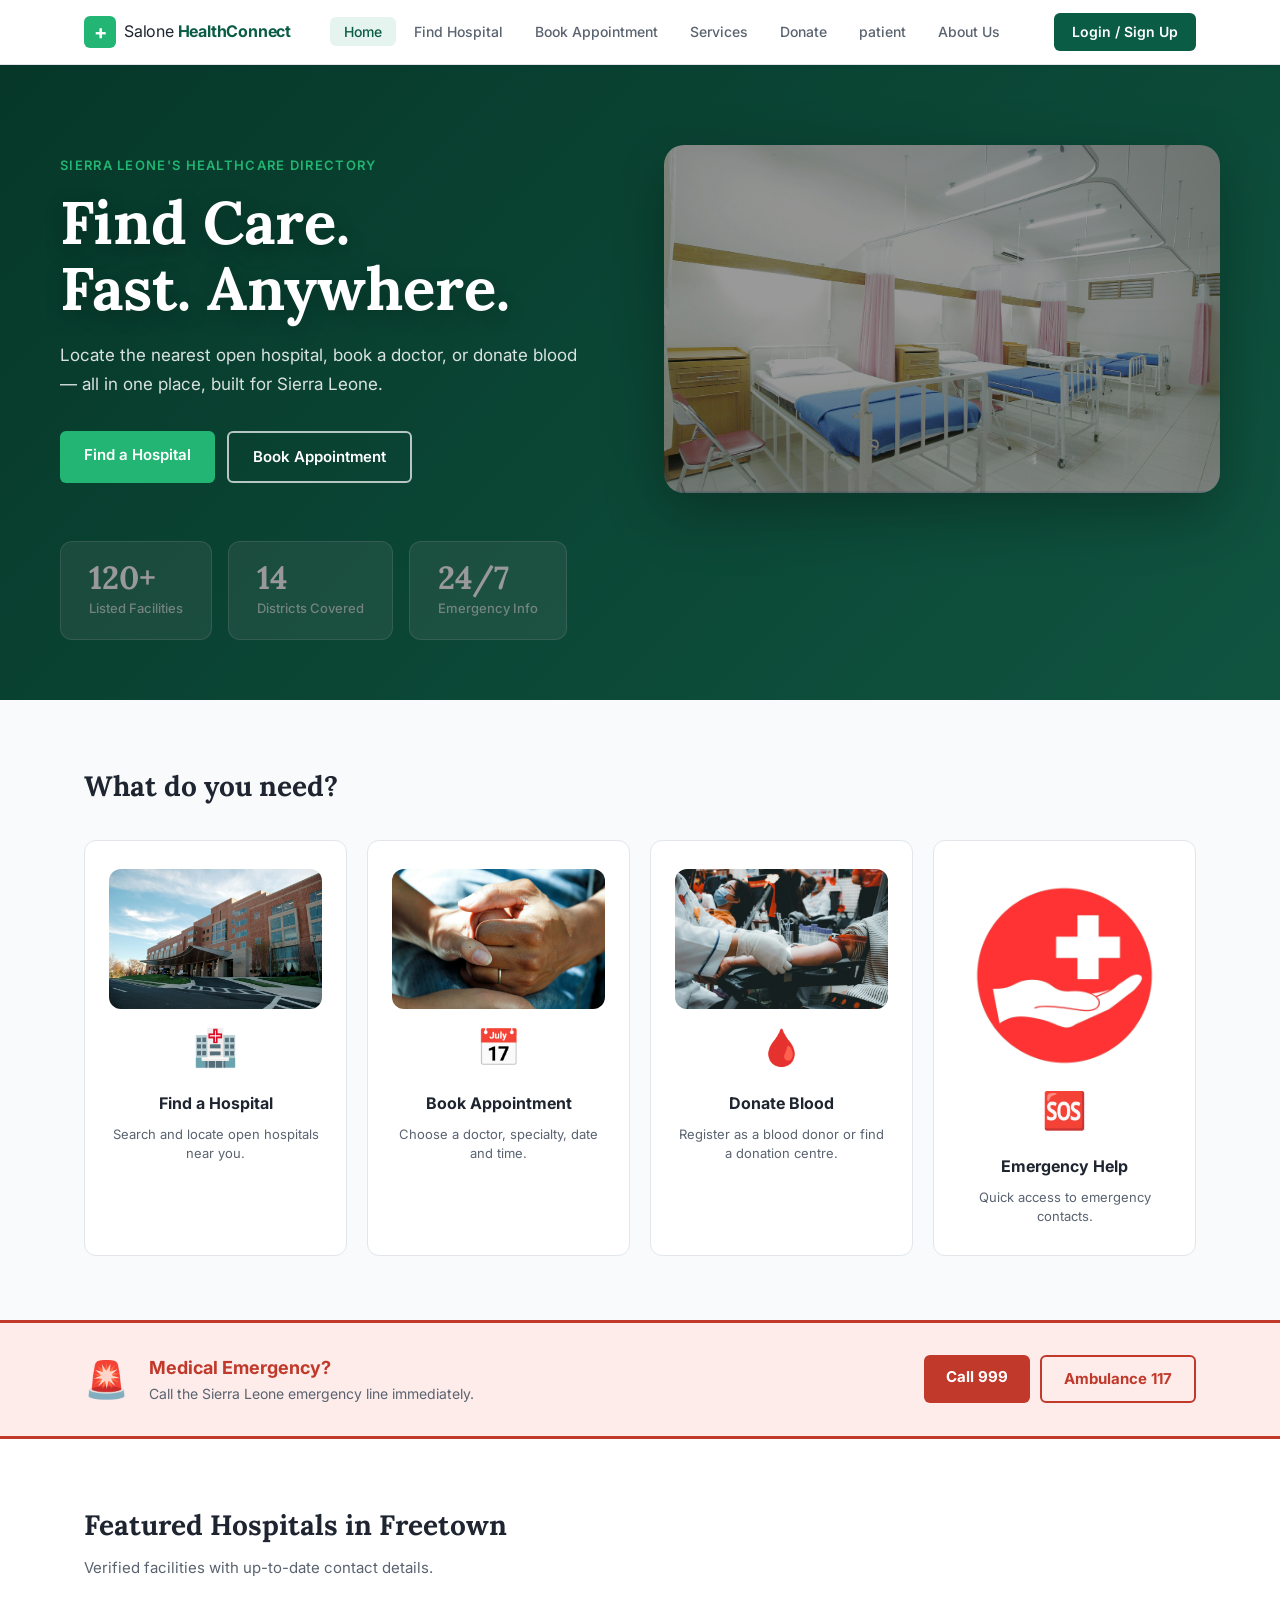
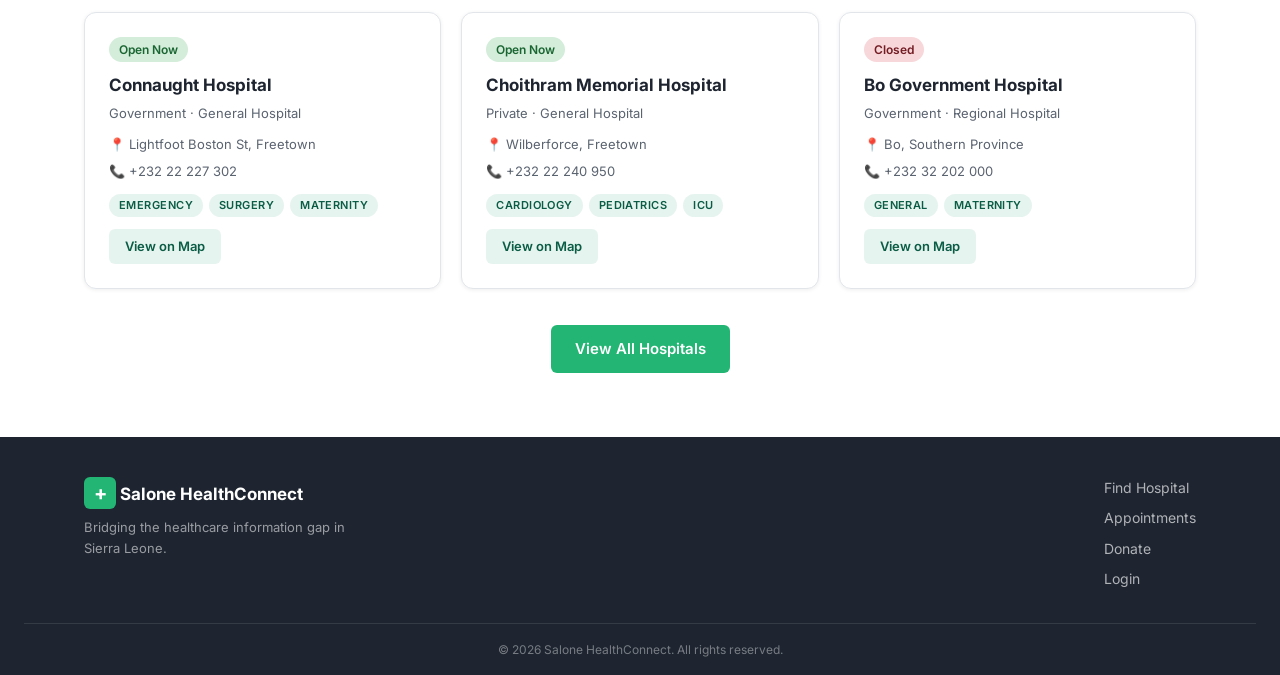
==== commit 97cca9f2: "Update website" ====
--- a/hospital/Web-design-final-project-BSEM-1204-/index.html
+++ b/hospital/Web-design-final-project-BSEM-1204-/index.html
@@ -50,27 +50,33 @@
 
   <!-- HERO -->
   <section class="hero">
-    <div class="hero-content">
-      <p class="hero-eyebrow">
-        Sierra Leone's Healthcare Directory
-      </p>
-
-      <h1>
-        Find Care.<br>
-        Fast. Anywhere.
-      </h1>
-
-      <p class="hero-sub">
-        Locate the nearest open hospital, book a doctor, or donate blood — all in one place, built for Sierra Leone.
-      </p>
-
-      <div class="hero-actions">
-        <a href="hospitals.html" class="btn-primary">Find a Hospital</a>
-       
-
-        <a href="appointments.html" class="btn-outline">
-          Book Appointment
-        </a>
+    <div class="hero-wrapper">
+      <div class="hero-content">
+        <p class="hero-eyebrow">
+          Sierra Leone's Healthcare Directory
+        </p>
+
+        <h1>
+          Find Care.<br>
+          Fast. Anywhere.
+        </h1>
+
+        <p class="hero-sub">
+          Locate the nearest open hospital, book a doctor, or donate blood — all in one place, built for Sierra Leone.
+        </p>
+
+        <div class="hero-actions">
+          <a href="hospitals.html" class="btn-primary">Find a Hospital</a>
+         
+
+          <a href="appointments.html" class="btn-outline">
+            Book Appointment
+          </a>
+        </div>
+      </div>
+
+      <div class="hero-image">
+        <img src="image/adhy-savala-zbpgmGe27p8-unsplash.jpg" alt="Healthcare facility in Sierra Leone">
       </div>
     </div>
 
@@ -281,12 +287,12 @@
 
   </footer>
 
-  <!-- MOBILE MENU SCRIPT -->
   <script>
-    document.getElementById("hamburger").addEventListener("click", function () {
-      document.getElementById("mobileMenu").classList.toggle("open");
+    const hamburger = document.getElementById('hamburger');
+    const mobileMenu = document.getElementById('mobileMenu');
+    hamburger.addEventListener('click', () => {
+      mobileMenu.classList.toggle('open');
     });
   </script>
-
 </body>
 </html>
--- a/hospital/Web-design-final-project-BSEM-1204-/style.css
+++ b/hospital/Web-design-final-project-BSEM-1204-/style.css
@@ -3957,4 +3957,67 @@
   object-fit: cover;
   border-radius: 12px;
   margin-bottom: 10px;
+}
+
+/* --- Team Avatar & Feature Image Styling --- */
+.team-avatar {
+  overflow: hidden;
+  border: 3px solid var(--green-accent);
+  box-shadow: var(--shadow-sm);
+}
+
+.problem-feature-image img {
+  transition: transform 0.3s ease, box-shadow 0.3s ease;
+}
+
+.problem-feature-image img:hover {
+  transform: translateY(-4px);
+  box-shadow: 0 12px 32px rgba(0,0,0,0.18);
+}
+
+/* --- Responsive Adjustments --- */
+@media (max-width: 900px) {
+  .problem-inner {
+    grid-template-columns: 1fr;
+  }
+  
+  .problem-visual {
+    position: static;
+  }
+}
+
+/* --- Hero Two-Column Layout --- */
+.hero-wrapper {
+  max-width: 1160px;
+  margin: 0 auto 48px;
+  display: grid;
+  grid-template-columns: 1fr 1fr;
+  gap: 48px;
+  align-items: center;
+}
+
+.hero-content {
+  margin: 0 !important;
+}
+
+.hero-image img {
+  width: 100%;
+  border-radius: 20px;
+  box-shadow: 0 20px 60px rgba(0,0,0,0.3);
+  transition: transform 0.4s ease, box-shadow 0.4s ease;
+}
+
+.hero-image img:hover {
+  transform: translateY(-8px) scale(1.02);
+  box-shadow: 0 28px 80px rgba(0,0,0,0.35);
+}
+
+/* --- Hero Responsive --- */
+@media (max-width: 900px) {
+  .hero-wrapper {
+    grid-template-columns: 1fr;
+  }
+  .hero-image {
+    order: -1; /* Show image first on mobile */
+  }
 }
